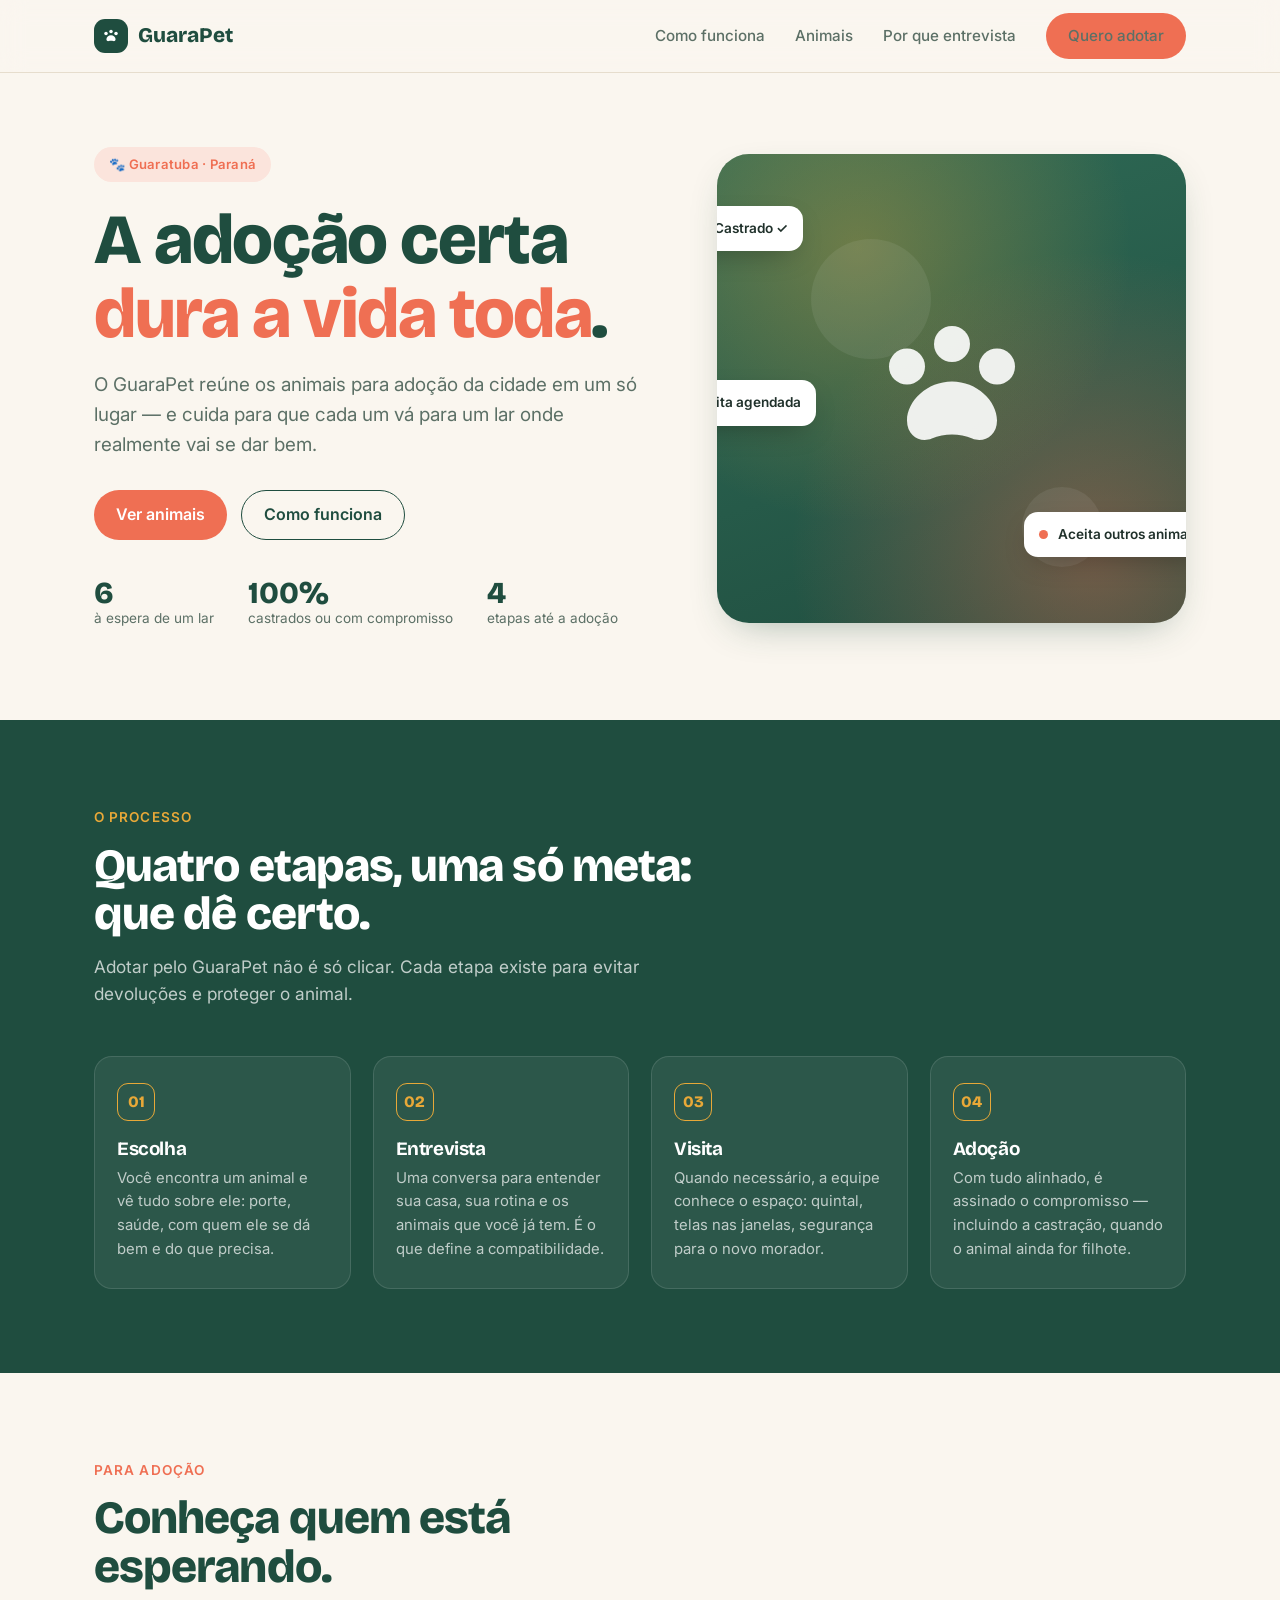
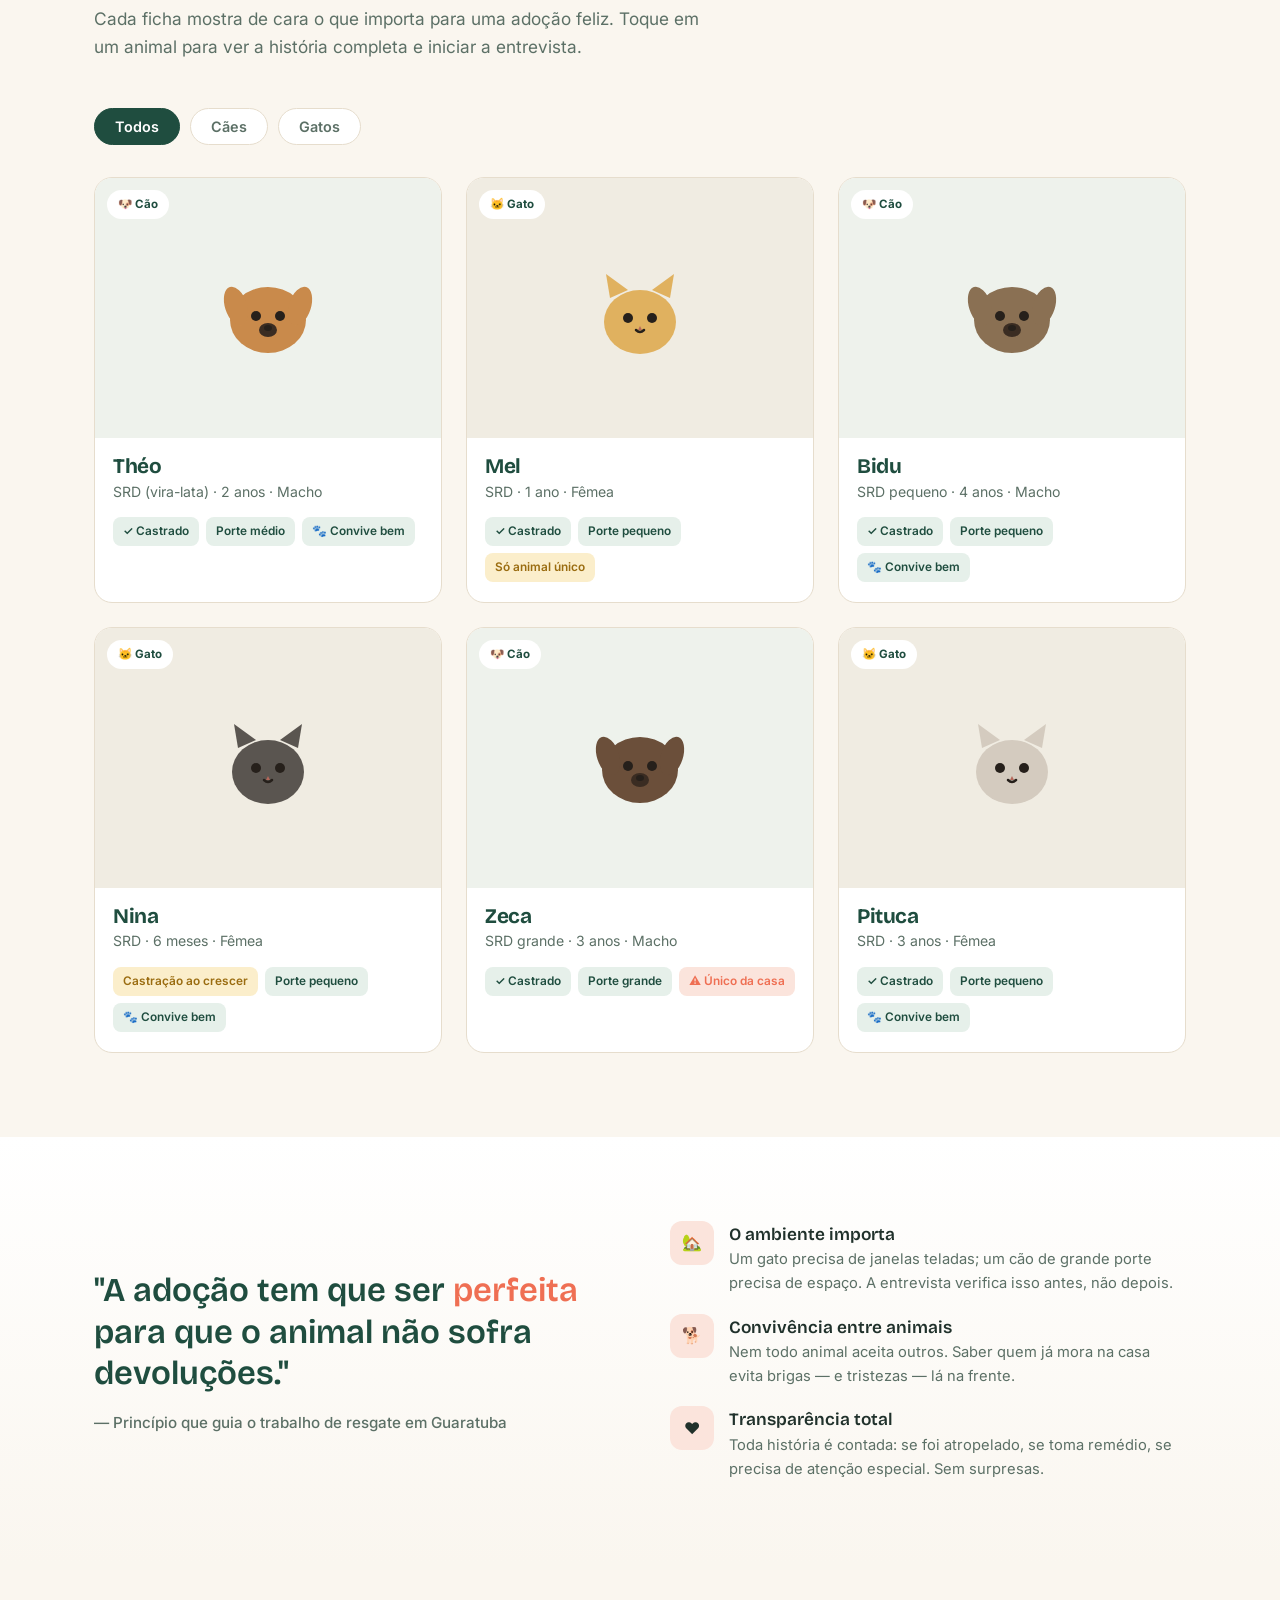
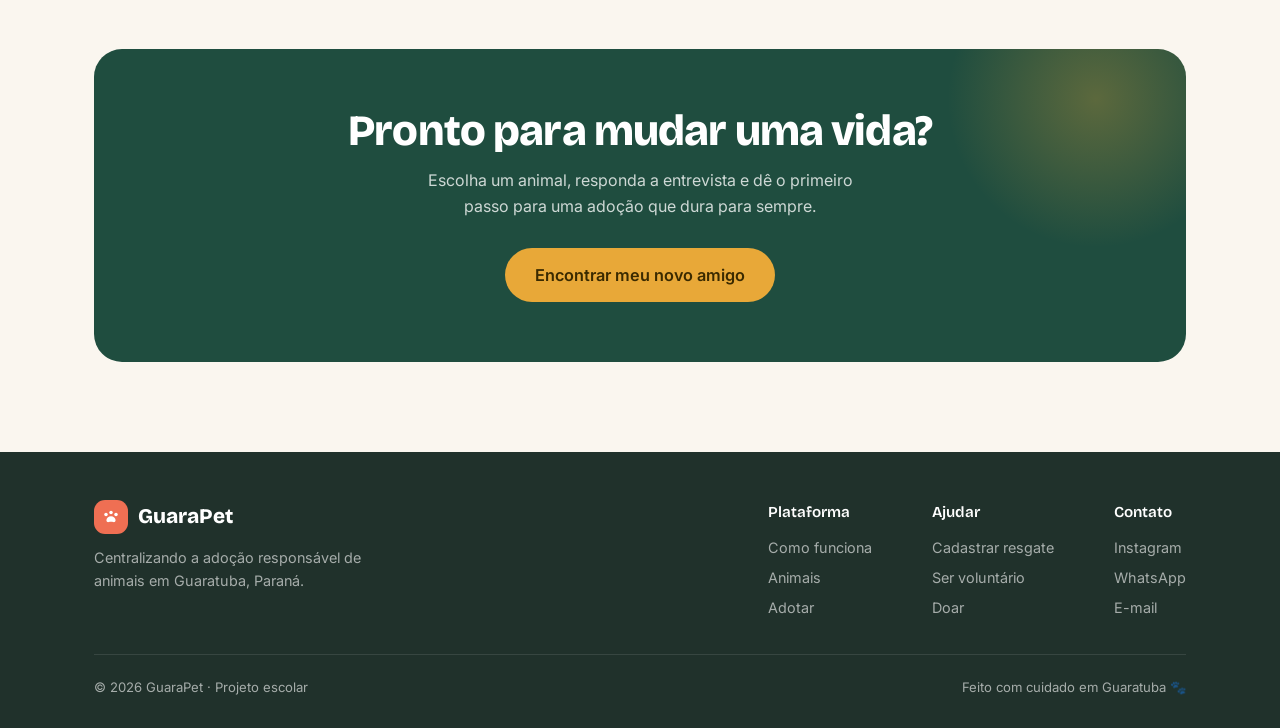
==== index.html @ 19c721b5 "Add files via upload" ====
<!DOCTYPE html>
<html lang="pt-BR">
<head>
<meta charset="UTF-8">
<meta name="viewport" content="width=device-width, initial-scale=1.0">
<title>GuaraPet — Adoção responsável em Guaratuba</title>
<link rel="preconnect" href="https://fonts.googleapis.com">
<link rel="preconnect" href="https://fonts.gstatic.com" crossorigin>
<link href="https://fonts.googleapis.com/css2?family=Bricolage+Grotesque:opsz,wght@12..96,400;12..96,600;12..96,800&family=Inter:wght@400;500;600&display=swap" rel="stylesheet">
<link rel="stylesheet" href="styles.css">
</head>
<body>

<!-- NAV -->
<header>
  <div class="wrap">
    <nav>
      <a href="#" class="logo">
        <span class="pata">
          <svg width="20" height="20" viewBox="0 0 24 24" fill="#fff"><circle cx="6" cy="9" r="2.1"/><circle cx="12" cy="6.5" r="2.1"/><circle cx="18" cy="9" r="2.1"/><path d="M12 11c-3 0-5.5 2.4-5.5 4.8 0 2 1.7 2.7 3 2.2 1.6-.6 3.4-.6 5 0 1.3.5 3-.2 3-2.2C17.5 13.4 15 11 12 11z"/></svg>
        </span>
        GuaraPet
      </a>
      <div class="navlinks">
        <a href="#como">Como funciona</a>
        <a href="#animais">Animais</a>
        <a href="#porque">Por que entrevista</a>
        <a href="#adotar" class="btn btn-coral">Quero adotar</a>
      </div>
    </nav>
  </div>
</header>

<!-- HERO -->
<section class="hero">
  <div class="wrap hero-grid">
    <div>
      <span class="eyebrow">🐾 Guaratuba · Paraná</span>
      <h1>A adoção certa <em>dura a vida toda</em>.</h1>
      <p class="lead">O GuaraPet reúne os animais para adoção da cidade em um só lugar — e cuida para que cada um vá para um lar onde realmente vai se dar bem.</p>
      <div class="hero-cta">
        <a href="#animais" class="btn btn-coral">Ver animais</a>
        <a href="#como" class="btn btn-ghost">Como funciona</a>
      </div>
      <div class="hero-stats">
        <div><div class="n" id="stat-disp">—</div><div class="l">à espera de um lar</div></div>
        <div><div class="n">100%</div><div class="l">castrados ou com compromisso</div></div>
        <div><div class="n">4</div><div class="l">etapas até a adoção</div></div>
      </div>
    </div>
    <div class="hero-art">
      <div class="blob" style="top:18%;left:20%"></div>
      <div class="blob" style="bottom:12%;right:18%;width:80px;height:80px"></div>
      <svg width="180" height="180" viewBox="0 0 24 24" fill="rgba(255,255,255,.9)" style="position:relative">
        <circle cx="6" cy="9" r="2.4"/><circle cx="12" cy="6" r="2.4"/><circle cx="18" cy="9" r="2.4"/>
        <path d="M12 11c-3.3 0-6 2.6-6 5.2 0 2.2 1.9 3 3.3 2.4 1.7-.7 3.7-.7 5.4 0 1.4.6 3.3-.2 3.3-2.4C18 13.6 15.3 11 12 11z"/>
      </svg>
      <div class="float-card fc1"><span class="dot" style="background:#3ca06f"></span>Castrado ✓</div>
      <div class="float-card fc2"><span class="dot" style="background:var(--coral)"></span>Aceita outros animais</div>
      <div class="float-card fc3"><span class="dot" style="background:var(--mel)"></span>Visita agendada</div>
    </div>
  </div>
</section>

<!-- COMO FUNCIONA -->
<section id="como">
  <div class="wrap">
    <div class="sec-head">
      <span class="tag">O processo</span>
      <h2>Quatro etapas, uma só meta: que dê certo.</h2>
      <p>Adotar pelo GuaraPet não é só clicar. Cada etapa existe para evitar devoluções e proteger o animal.</p>
    </div>
    <div class="steps">
      <div class="step"><div class="num">01</div><h3>Escolha</h3><p>Você encontra um animal e vê tudo sobre ele: porte, saúde, com quem ele se dá bem e do que precisa.</p></div>
      <div class="step"><div class="num">02</div><h3>Entrevista</h3><p>Uma conversa para entender sua casa, sua rotina e os animais que você já tem. É o que define a compatibilidade.</p></div>
      <div class="step"><div class="num">03</div><h3>Visita</h3><p>Quando necessário, a equipe conhece o espaço: quintal, telas nas janelas, segurança para o novo morador.</p></div>
      <div class="step"><div class="num">04</div><h3>Adoção</h3><p>Com tudo alinhado, é assinado o compromisso — incluindo a castração, quando o animal ainda for filhote.</p></div>
    </div>
  </div>
</section>

<!-- ANIMAIS -->
<section id="animais">
  <div class="wrap">
    <div class="sec-head">
      <span class="tag">Para adoção</span>
      <h2>Conheça quem está esperando.</h2>
      <p>Cada ficha mostra de cara o que importa para uma adoção feliz. Toque em um animal para ver a história completa e iniciar a entrevista.</p>
    </div>
    <div class="filtros" id="filtros">
      <button class="chip ativo" data-f="todos">Todos</button>
      <button class="chip" data-f="cao">Cães</button>
      <button class="chip" data-f="gato">Gatos</button>
    </div>
    <div class="grid-animais" id="grid"></div>
  </div>
</section>

<!-- POR QUE -->
<section id="porque">
  <div class="wrap porque-grid">
    <div>
      <p class="quote">"A adoção tem que ser <span>perfeita</span> para que o animal não sofra devoluções."
      <span class="credito">— Princípio que guia o trabalho de resgate em Guaratuba</span></p>
    </div>
    <div class="razoes">
      <div class="razao"><div class="ic">🏡</div><div><h4>O ambiente importa</h4><p>Um gato precisa de janelas teladas; um cão de grande porte precisa de espaço. A entrevista verifica isso antes, não depois.</p></div></div>
      <div class="razao"><div class="ic">🐕</div><div><h4>Convivência entre animais</h4><p>Nem todo animal aceita outros. Saber quem já mora na casa evita brigas — e tristezas — lá na frente.</p></div></div>
      <div class="razao"><div class="ic">❤️</div><div><h4>Transparência total</h4><p>Toda história é contada: se foi atropelado, se toma remédio, se precisa de atenção especial. Sem surpresas.</p></div></div>
    </div>
  </div>
</section>

<!-- CTA -->
<section id="adotar">
  <div class="wrap">
    <div class="cta-box">
      <h2>Pronto para mudar uma vida?</h2>
      <p>Escolha um animal, responda a entrevista e dê o primeiro passo para uma adoção que dura para sempre.</p>
      <a href="#animais" class="btn btn-mel">Encontrar meu novo amigo</a>
    </div>
  </div>
</section>

<!-- FOOTER -->
<footer>
  <div class="wrap">
    <div class="foot-top">
      <div style="max-width:280px">
        <a href="#" class="logo"><span class="pata"><svg width="20" height="20" viewBox="0 0 24 24" fill="#fff"><circle cx="6" cy="9" r="2.1"/><circle cx="12" cy="6.5" r="2.1"/><circle cx="18" cy="9" r="2.1"/><path d="M12 11c-3 0-5.5 2.4-5.5 4.8 0 2 1.7 2.7 3 2.2 1.6-.6 3.4-.6 5 0 1.3.5 3-.2 3-2.2C17.5 13.4 15 11 12 11z"/></svg></span>GuaraPet</a>
        <p style="margin-top:12px;font-size:.9rem">Centralizando a adoção responsável de animais em Guaratuba, Paraná.</p>
      </div>
      <div class="foot-cols">
        <div><h5>Plataforma</h5><a href="#como">Como funciona</a><a href="#animais">Animais</a><a href="#adotar">Adotar</a></div>
        <div><h5>Ajudar</h5><a href="#">Cadastrar resgate</a><a href="#">Ser voluntário</a><a href="#">Doar</a></div>
        <div><h5>Contato</h5><a href="#">Instagram</a><a href="#">WhatsApp</a><a href="#">E-mail</a></div>
      </div>
    </div>
    <div class="foot-bottom">
      <span>© 2026 GuaraPet · Projeto escolar</span>
      <span>Feito com cuidado em Guaratuba 🐾</span>
    </div>
  </div>
</footer>

<!-- MODAL -->
<div class="modal-bg" id="modal">
  <div class="modal">
    <div class="topo" id="m-topo">
      <button class="fechar" onclick="fecharModal()">✕</button>
      <div id="m-svg"></div>
    </div>
    <div class="conteudo">
      <h3 id="m-nome"></h3>
      <p class="sub" id="m-sub"></p>
      <div class="tags" id="m-tags"></div>
      <div class="bloco"><h4>História</h4><p id="m-hist"></p></div>
      <div class="bloco" id="m-nec-bloco"><h4>Precisa de</h4><p id="m-nec"></p></div>
      <button class="btn btn-coral" style="width:100%;justify-content:center" onclick="abrirForm()" id="btn-form">Iniciar entrevista</button>

      <div class="form-int" id="form-int">
        <div class="campo"><label>Seu nome</label><input type="text" id="f-nome" placeholder="Nome completo"></div>
        <div class="campo"><label>Tipo de moradia</label><select id="f-mora"><option>Casa com quintal</option><option>Casa sem quintal</option><option>Apartamento</option></select></div>
        <div class="campo"><label>Você já tem outros animais?</label><select id="f-outros"><option>Não tenho</option><option>Sim, cães</option><option>Sim, gatos</option><option>Sim, cães e gatos</option></select></div>
        <button class="btn btn-coral" style="width:100%;justify-content:center" onclick="enviarForm()">Enviar pedido de entrevista</button>
        <div class="form-msg" id="form-msg"></div>
      </div>
    </div>
  </div>
</div>

<script>
// "Banco" de animais — espelha os campos da modelagem (especie, porte, idade,
// castrado, exige_castracao_adotante, aceita_outros_animais, necessidades, historico)
const animais = [
  {nome:"Théo", especie:"cao", raca:"SRD (vira-lata)", porte:"medio", idade:"2 anos", sexo:"Macho",
   castrado:true, exigeCastracao:false, aceitaOutros:"sim", cor:"#c98a4b",
   necessidades:"Espaço para correr e passeios diários.",
   historico:"Resgatado da orla, hoje é dócil e brincalhão. Convive bem com outros cães."},
  {nome:"Mel", especie:"gato", raca:"SRD", porte:"pequeno", idade:"1 ano", sexo:"Fêmea",
   castrado:true, exigeCastracao:false, aceitaOutros:"so_se_criado_junto", cor:"#e0b15f",
   necessidades:"Janelas teladas — é curiosa e arisca com cães grandes.",
   historico:"Encontrada filhote, cresceu sociável com gente, mas prefere ser a única gata da casa."},
  {nome:"Bidu", especie:"cao", raca:"SRD pequeno", porte:"pequeno", idade:"4 anos", sexo:"Macho",
   castrado:true, exigeCastracao:false, aceitaOutros:"sim", cor:"#8a7053",
   necessidades:"Companhia — sofre quando fica sozinho muitas horas.",
   historico:"Veio de uma casa com muitos animais. Calmo, ideal para apartamento."},
  {nome:"Nina", especie:"gato", raca:"SRD", porte:"pequeno", idade:"6 meses", sexo:"Fêmea",
   castrado:false, exigeCastracao:true, aceitaOutros:"sim", cor:"#5a5550",
   necessidades:"Adotante se compromete com a castração ao atingir a idade.",
   historico:"Filhote resgatada com os irmãos. Ainda nova para castrar, brinca com tudo."},
  {nome:"Zeca", especie:"cao", raca:"SRD grande", porte:"grande", idade:"3 anos", sexo:"Macho",
   castrado:true, exigeCastracao:false, aceitaOutros:"nao", cor:"#6b4f3a",
   necessidades:"Quintal seguro e ser o único animal da casa. Visita obrigatória.",
   historico:"Forte e leal, mas não aceita outros animais. Precisa de tutor experiente."},
  {nome:"Pituca", especie:"gato", raca:"SRD", porte:"pequeno", idade:"3 anos", sexo:"Fêmea",
   castrado:true, exigeCastracao:false, aceitaOutros:"sim", cor:"#d4cbbf",
   necessidades:"Atenção e um cantinho tranquilo. Toma remédio para alergia.",
   historico:"Foi devolvida uma vez por falta de informação. Desta vez, tudo às claras."},
];

function svgPet(especie, cor){
  if(especie==="gato"){
    return `<svg width="120" height="120" viewBox="0 0 120 120">
      <ellipse cx="60" cy="74" rx="36" ry="32" fill="${cor}"/>
      <path d="M30 50 L26 26 L48 42 Z" fill="${cor}"/><path d="M90 50 L94 26 L72 42 Z" fill="${cor}"/>
      <circle cx="48" cy="70" r="5" fill="#26201b"/><circle cx="72" cy="70" r="5" fill="#26201b"/>
      <path d="M56 82 q4 4 8 0" stroke="#26201b" stroke-width="2.5" fill="none" stroke-linecap="round"/>
      <path d="M60 78 l-2 4 4 0 z" fill="#b5675a"/>
    </svg>`;
  }
  return `<svg width="120" height="120" viewBox="0 0 120 120">
    <ellipse cx="60" cy="72" rx="38" ry="33" fill="${cor}"/>
    <ellipse cx="28" cy="58" rx="11" ry="20" fill="${cor}" transform="rotate(-18 28 58)"/>
    <ellipse cx="92" cy="58" rx="11" ry="20" fill="${cor}" transform="rotate(18 92 58)"/>
    <circle cx="48" cy="68" r="5" fill="#26201b"/><circle cx="72" cy="68" r="5" fill="#26201b"/>
    <ellipse cx="60" cy="82" rx="9" ry="7" fill="#3a2c22"/>
    <ellipse cx="60" cy="80" rx="4" ry="3" fill="#26201b"/>
  </svg>`;
}

function tagsDe(a){
  let t = [];
  if(a.castrado) t.push(`<span class="t t-verde">✓ Castrado</span>`);
  else if(a.exigeCastracao) t.push(`<span class="t t-mel">Castração ao crescer</span>`);
  t.push(`<span class="t t-verde">${a.porte==="grande"?"Porte grande":a.porte==="medio"?"Porte médio":"Porte pequeno"}</span>`);
  const m = {sim:`<span class="t t-verde">🐾 Convive bem</span>`,
             so_se_criado_junto:`<span class="t t-mel">Só animal único</span>`,
             nao:`<span class="t t-coral">⚠ Único da casa</span>`};
  t.push(m[a.aceitaOutros]);
  return t.join("");
}

const grid = document.getElementById("grid");
let filtro = "todos";

function render(){
  const lista = animais.filter(a => filtro==="todos" || a.especie===filtro);
  if(!lista.length){ grid.innerHTML = `<div class="vazio">Nenhum animal nesta categoria por enquanto. 🐾</div>`; return; }
  grid.innerHTML = lista.map((a)=>{
    const idx = animais.indexOf(a);
    return `<article class="card" onclick="abrirModal(${idx})">
      <div class="retrato" style="background:${a.especie==='gato'?'#f0ece2':'#eef2ec'}">
        <span class="selo">${a.especie==='gato'?'🐱 Gato':'🐶 Cão'}</span>
        ${svgPet(a.especie,a.cor)}
      </div>
      <div class="corpo">
        <h3>${a.nome}</h3>
        <p class="meta">${a.raca} · ${a.idade} · ${a.sexo}</p>
        <div class="tags">${tagsDe(a)}</div>
      </div>
    </article>`;
  }).join("");
}

document.getElementById("filtros").addEventListener("click",e=>{
  if(!e.target.classList.contains("chip")) return;
  document.querySelectorAll(".chip").forEach(c=>c.classList.remove("ativo"));
  e.target.classList.add("ativo");
  filtro = e.target.dataset.f;
  render();
});

// MODAL
let atual = null;
function abrirModal(i){
  const a = animais[i]; atual = a;
  document.getElementById("m-svg").innerHTML = svgPet(a.especie, a.cor);
  document.getElementById("m-topo").style.background = a.especie==='gato'?'#f0ece2':'#eef2ec';
  document.getElementById("m-nome").textContent = a.nome;
  document.getElementById("m-sub").textContent = `${a.raca} · ${a.idade} · ${a.sexo}`;
  document.getElementById("m-tags").innerHTML = tagsDe(a);
  document.getElementById("m-hist").textContent = a.historico;
  document.getElementById("m-nec").textContent = a.necessidades;
  document.getElementById("form-int").classList.remove("aberto");
  document.getElementById("form-msg").style.display="none";
  document.getElementById("btn-form").style.display="inline-flex";
  document.getElementById("modal").classList.add("aberto");
  document.body.style.overflow="hidden";
}
function fecharModal(){ document.getElementById("modal").classList.remove("aberto"); document.body.style.overflow=""; }
function abrirForm(){ document.getElementById("form-int").classList.add("aberto"); document.getElementById("btn-form").style.display="none"; }
function enviarForm(){
  const nome = document.getElementById("f-nome").value.trim() || "Visitante";
  const msg = document.getElementById("form-msg");
  msg.style.display="block";
  msg.textContent = `Obrigado, ${nome}! Seu interesse por ${atual.nome} foi registrado. A equipe entrará em contato para agendar a entrevista. 🐾`;
}
document.getElementById("modal").addEventListener("click",e=>{ if(e.target.id==="modal") fecharModal(); });
document.addEventListener("keydown",e=>{ if(e.key==="Escape") fecharModal(); });

// stat
document.getElementById("stat-disp").textContent = animais.length;
render();
</script>
</body>
</html>
---- styles.css ----
:root{
  --pinho:#1f4d3f;
  --pinho-claro:#2f6b56;
  --coral:#ef6f53;
  --coral-fundo:#fbe4dc;
  --mel:#e8a838;
  --papel:#faf6ef;
  --carvao:#20312b;
  --musgo:#5c7066;
  --linha:#e6ddcd;
  --branco:#ffffff;
  --raio:18px;
  --sombra:0 14px 40px -18px rgba(31,77,63,.45);
}
*{box-sizing:border-box;margin:0;padding:0}
html{scroll-behavior:smooth}
body{
  font-family:'Inter',sans-serif;
  background:var(--papel);
  color:var(--carvao);
  line-height:1.6;
  -webkit-font-smoothing:antialiased;
}
h1,h2,h3,.display{font-family:'Bricolage Grotesque',sans-serif;line-height:1.05;letter-spacing:-.02em}
.wrap{max-width:1140px;margin:0 auto;padding:0 24px}
a{color:inherit;text-decoration:none}

/* NAV */
header{position:sticky;top:0;z-index:50;background:rgba(250,246,239,.82);backdrop-filter:blur(12px);border-bottom:1px solid var(--linha)}
nav{display:flex;align-items:center;justify-content:space-between;height:72px}
.logo{display:flex;align-items:center;gap:10px;font-family:'Bricolage Grotesque';font-weight:800;font-size:1.3rem;color:var(--pinho)}
.logo .pata{width:34px;height:34px;display:grid;place-items:center;background:var(--pinho);border-radius:11px}
.navlinks{display:flex;gap:30px;align-items:center}
.navlinks a{font-weight:500;font-size:.95rem;color:var(--musgo);transition:color .2s}
.navlinks a:hover{color:var(--pinho)}
.btn{display:inline-flex;align-items:center;gap:8px;font-weight:600;border:none;cursor:pointer;font-family:'Inter';transition:transform .15s, box-shadow .2s, background .2s}
.btn:active{transform:translateY(1px)}
.btn-coral{background:var(--coral);color:#fff;padding:11px 22px;border-radius:999px}
.btn-coral:hover{box-shadow:0 8px 20px -8px var(--coral)}
.btn-ghost{background:transparent;border:1.5px solid var(--pinho);color:var(--pinho);padding:11px 22px;border-radius:999px}
.btn-ghost:hover{background:var(--pinho);color:#fff}
.menu-toggle{display:none;background:none;border:none;cursor:pointer}

/* HERO */
.hero{position:relative;overflow:hidden;padding:74px 0 90px}
.hero-grid{display:grid;grid-template-columns:1.1fr .9fr;gap:50px;align-items:center}
.eyebrow{display:inline-flex;align-items:center;gap:8px;background:var(--coral-fundo);color:var(--coral);font-weight:600;font-size:.82rem;padding:7px 15px;border-radius:999px;letter-spacing:.02em}
.hero h1{font-size:clamp(2.6rem,5.5vw,4.4rem);font-weight:800;margin:22px 0 18px;color:var(--pinho)}
.hero h1 em{font-style:normal;color:var(--coral)}
.hero p.lead{font-size:1.18rem;color:var(--musgo);max-width:46ch;margin-bottom:30px}
.hero-cta{display:flex;gap:14px;flex-wrap:wrap}
.hero-stats{display:flex;gap:34px;margin-top:38px}
.hero-stats .n{font-family:'Bricolage Grotesque';font-weight:800;font-size:1.9rem;color:var(--pinho);line-height:1}
.hero-stats .l{font-size:.85rem;color:var(--musgo)}

/* hero art */
.hero-art{position:relative;aspect-ratio:1/1;background:linear-gradient(160deg,#2f6b56,#1f4d3f);border-radius:32px;box-shadow:var(--sombra);display:grid;place-items:center;overflow:hidden}
.hero-art::before{content:"";position:absolute;inset:0;background:radial-gradient(circle at 30% 20%,rgba(232,168,56,.35),transparent 55%),radial-gradient(circle at 80% 85%,rgba(239,111,83,.4),transparent 55%)}
.blob{position:absolute;width:120px;height:120px;background:rgba(255,255,255,.07);border-radius:50%}
.float-card{position:absolute;background:#fff;border-radius:14px;padding:12px 15px;box-shadow:0 10px 30px -12px rgba(0,0,0,.4);display:flex;align-items:center;gap:10px;font-size:.85rem;font-weight:600;color:var(--carvao)}
.float-card .dot{width:9px;height:9px;border-radius:50%}
.fc1{top:11%;left:-8%}
.fc2{bottom:14%;right:-6%}
.fc3{bottom:42%;left:-12%}

/* SECTION SHELL */
section{padding:84px 0}
.sec-head{max-width:620px;margin-bottom:48px}
.sec-head .tag{font-weight:600;color:var(--coral);font-size:.85rem;letter-spacing:.08em;text-transform:uppercase}
.sec-head h2{font-size:clamp(2rem,3.6vw,2.9rem);font-weight:800;color:var(--pinho);margin:12px 0 14px}
.sec-head p{color:var(--musgo);font-size:1.08rem}

/* COMO FUNCIONA */
#como{background:var(--pinho);color:#fff}
#como .sec-head h2{color:#fff}
#como .sec-head p{color:rgba(255,255,255,.72)}
#como .sec-head .tag{color:var(--mel)}
.steps{display:grid;grid-template-columns:repeat(4,1fr);gap:22px}
.step{background:rgba(255,255,255,.06);border:1px solid rgba(255,255,255,.12);border-radius:var(--raio);padding:26px 22px;position:relative;transition:transform .2s,background .2s}
.step:hover{transform:translateY(-5px);background:rgba(255,255,255,.1)}
.step .num{font-family:'Bricolage Grotesque';font-weight:800;font-size:1rem;color:var(--mel);border:1.5px solid var(--mel);width:38px;height:38px;border-radius:11px;display:grid;place-items:center;margin-bottom:18px}
.step h3{font-size:1.18rem;margin-bottom:8px}
.step p{font-size:.93rem;color:rgba(255,255,255,.7)}

/* ANIMAIS */
.filtros{display:flex;gap:10px;flex-wrap:wrap;margin-bottom:32px}
.chip{border:1.5px solid var(--linha);background:#fff;color:var(--musgo);padding:9px 20px;border-radius:999px;font-weight:600;font-size:.9rem;cursor:pointer;transition:all .18s;font-family:'Inter'}
.chip:hover{border-color:var(--pinho);color:var(--pinho)}
.chip.ativo{background:var(--pinho);border-color:var(--pinho);color:#fff}
.grid-animais{display:grid;grid-template-columns:repeat(3,1fr);gap:24px}
.card{background:#fff;border:1px solid var(--linha);border-radius:var(--raio);overflow:hidden;cursor:pointer;transition:transform .2s,box-shadow .2s}
.card:hover{transform:translateY(-6px);box-shadow:var(--sombra)}
.card .retrato{aspect-ratio:4/3;display:grid;place-items:center;position:relative}
.card .selo{position:absolute;top:12px;left:12px;background:#fff;color:var(--pinho);font-size:.72rem;font-weight:700;padding:5px 11px;border-radius:999px;display:flex;align-items:center;gap:5px}
.card .corpo{padding:18px 18px 20px}
.card .corpo h3{font-size:1.3rem;color:var(--pinho);display:flex;align-items:center;justify-content:space-between}
.card .meta{color:var(--musgo);font-size:.88rem;margin:3px 0 14px}
.tags{display:flex;flex-wrap:wrap;gap:7px}
.t{font-size:.74rem;font-weight:600;padding:5px 10px;border-radius:8px;display:inline-flex;align-items:center;gap:5px}
.t-verde{background:#e6f0ea;color:var(--pinho)}
.t-coral{background:var(--coral-fundo);color:var(--coral)}
.t-mel{background:#fbeecb;color:#9a6c10}
.vazio{grid-column:1/-1;text-align:center;color:var(--musgo);padding:50px 0}

/* POR QUE */
#porque{background:linear-gradient(180deg,#fff,var(--papel))}
.porque-grid{display:grid;grid-template-columns:1fr 1fr;gap:60px;align-items:center}
.quote{font-family:'Bricolage Grotesque';font-weight:600;font-size:clamp(1.5rem,2.6vw,2.1rem);color:var(--pinho);line-height:1.25}
.quote span{color:var(--coral)}
.quote .credito{display:block;font-family:'Inter';font-weight:500;font-size:.95rem;color:var(--musgo);margin-top:18px}
.razoes{display:grid;gap:18px}
.razao{display:flex;gap:15px;align-items:flex-start}
.razao .ic{flex:none;width:44px;height:44px;border-radius:12px;background:var(--coral-fundo);display:grid;place-items:center}
.razao h4{font-family:'Bricolage Grotesque';font-weight:600;font-size:1.08rem;color:var(--carvao)}
.razao p{font-size:.92rem;color:var(--musgo)}

/* CTA FINAL */
#adotar{padding-bottom:90px}
.cta-box{background:var(--pinho);border-radius:28px;padding:60px 50px;text-align:center;color:#fff;position:relative;overflow:hidden}
.cta-box::after{content:"";position:absolute;width:300px;height:300px;background:radial-gradient(circle,rgba(232,168,56,.3),transparent 70%);top:-100px;right:-60px}
.cta-box h2{font-size:clamp(1.9rem,3.4vw,2.7rem);font-weight:800;margin-bottom:14px;position:relative}
.cta-box p{color:rgba(255,255,255,.78);max-width:46ch;margin:0 auto 28px;position:relative}
.btn-mel{background:var(--mel);color:#3a2a00;padding:14px 30px;border-radius:999px;font-size:1.02rem;position:relative}
.btn-mel:hover{box-shadow:0 10px 26px -10px var(--mel)}

/* FOOTER */
footer{background:var(--carvao);color:rgba(255,255,255,.6);padding:48px 0 30px}
.foot-top{display:flex;justify-content:space-between;flex-wrap:wrap;gap:26px;padding-bottom:28px;border-bottom:1px solid rgba(255,255,255,.1)}
footer .logo{color:#fff}
footer .logo .pata{background:var(--coral)}
.foot-cols{display:flex;gap:60px;flex-wrap:wrap}
.foot-cols h5{color:#fff;font-family:'Bricolage Grotesque';font-weight:600;margin-bottom:12px;font-size:.95rem}
.foot-cols a{display:block;font-size:.9rem;margin-bottom:7px;transition:color .2s}
.foot-cols a:hover{color:var(--coral)}
.foot-bottom{padding-top:22px;font-size:.82rem;display:flex;justify-content:space-between;flex-wrap:wrap;gap:10px}

/* MODAL */
.modal-bg{position:fixed;inset:0;background:rgba(20,38,32,.6);backdrop-filter:blur(4px);z-index:100;display:none;align-items:center;justify-content:center;padding:24px}
.modal-bg.aberto{display:flex}
.modal{background:#fff;border-radius:24px;max-width:540px;width:100%;max-height:90vh;overflow:auto;box-shadow:0 30px 80px -20px rgba(0,0,0,.5)}
.modal .topo{aspect-ratio:16/8;display:grid;place-items:center;position:relative}
.modal .fechar{position:absolute;top:14px;right:14px;width:36px;height:36px;border-radius:50%;background:rgba(255,255,255,.92);border:none;cursor:pointer;font-size:1.1rem;display:grid;place-items:center}
.modal .conteudo{padding:26px 28px 30px}
.modal h3{font-size:1.7rem;color:var(--pinho);margin-bottom:4px}
.modal .sub{color:var(--musgo);margin-bottom:18px}
.modal .bloco{margin:18px 0}
.modal .bloco h4{font-size:.78rem;text-transform:uppercase;letter-spacing:.06em;color:var(--coral);margin-bottom:8px;font-family:'Inter';font-weight:700}
.modal .bloco p{font-size:.95rem;color:var(--carvao)}
.form-int{display:none;border-top:1px solid var(--linha);margin-top:20px;padding-top:20px}
.form-int.aberto{display:block}
.campo{margin-bottom:14px}
.campo label{display:block;font-size:.85rem;font-weight:600;margin-bottom:6px;color:var(--carvao)}
.campo input,.campo select{width:100%;padding:11px 13px;border:1.5px solid var(--linha);border-radius:11px;font-family:'Inter';font-size:.93rem;background:var(--papel)}
.campo input:focus,.campo select:focus{outline:none;border-color:var(--pinho)}
.form-msg{background:#e6f0ea;color:var(--pinho);padding:14px;border-radius:12px;font-size:.92rem;font-weight:500;display:none;margin-top:6px}

@media(max-width:900px){
  .hero-grid,.porque-grid{grid-template-columns:1fr;gap:40px}
  .hero-art{max-width:380px;margin:0 auto}
  .steps{grid-template-columns:repeat(2,1fr)}
  .grid-animais{grid-template-columns:repeat(2,1fr)}
  .navlinks{display:none}
}
@media(max-width:560px){
  .steps,.grid-animais{grid-template-columns:1fr}
  .hero-stats{gap:22px}
  .cta-box{padding:44px 26px}
}
@media(prefers-reduced-motion:reduce){*{transition:none!important}html{scroll-behavior:auto}}
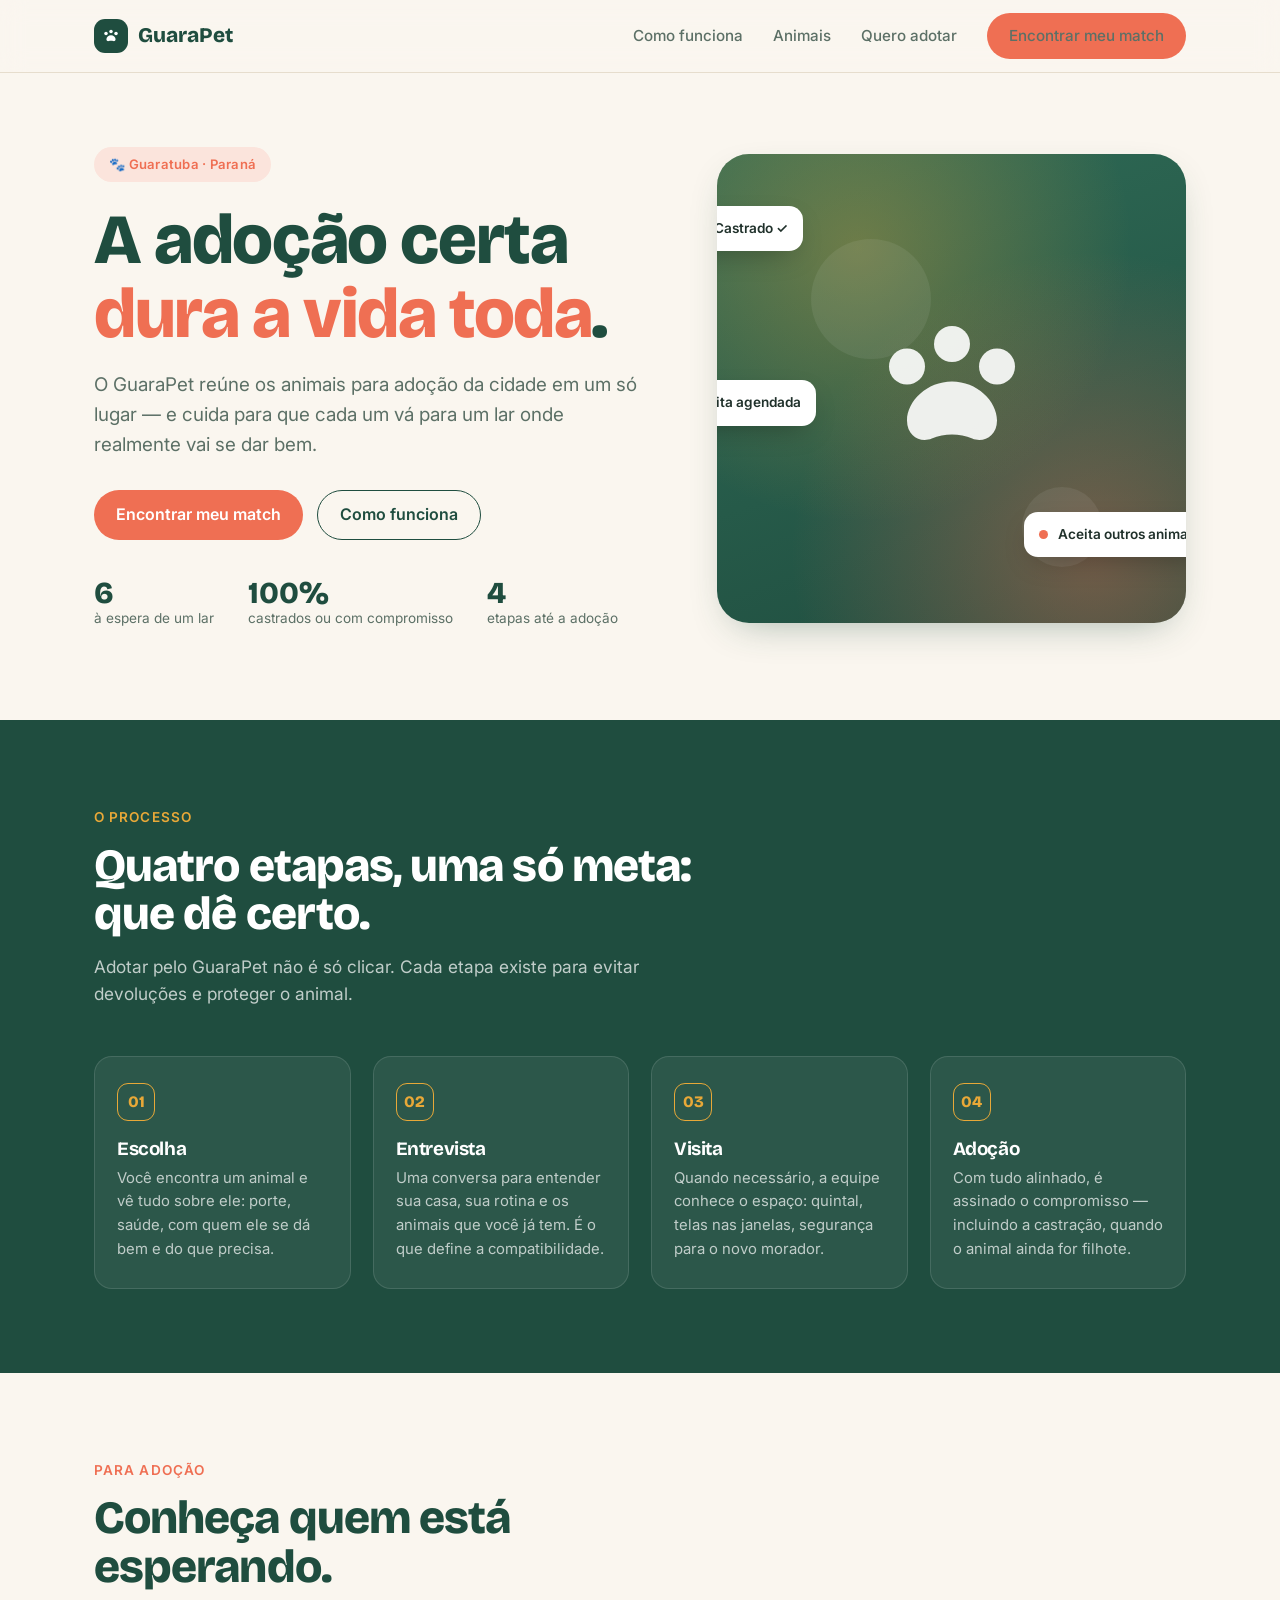
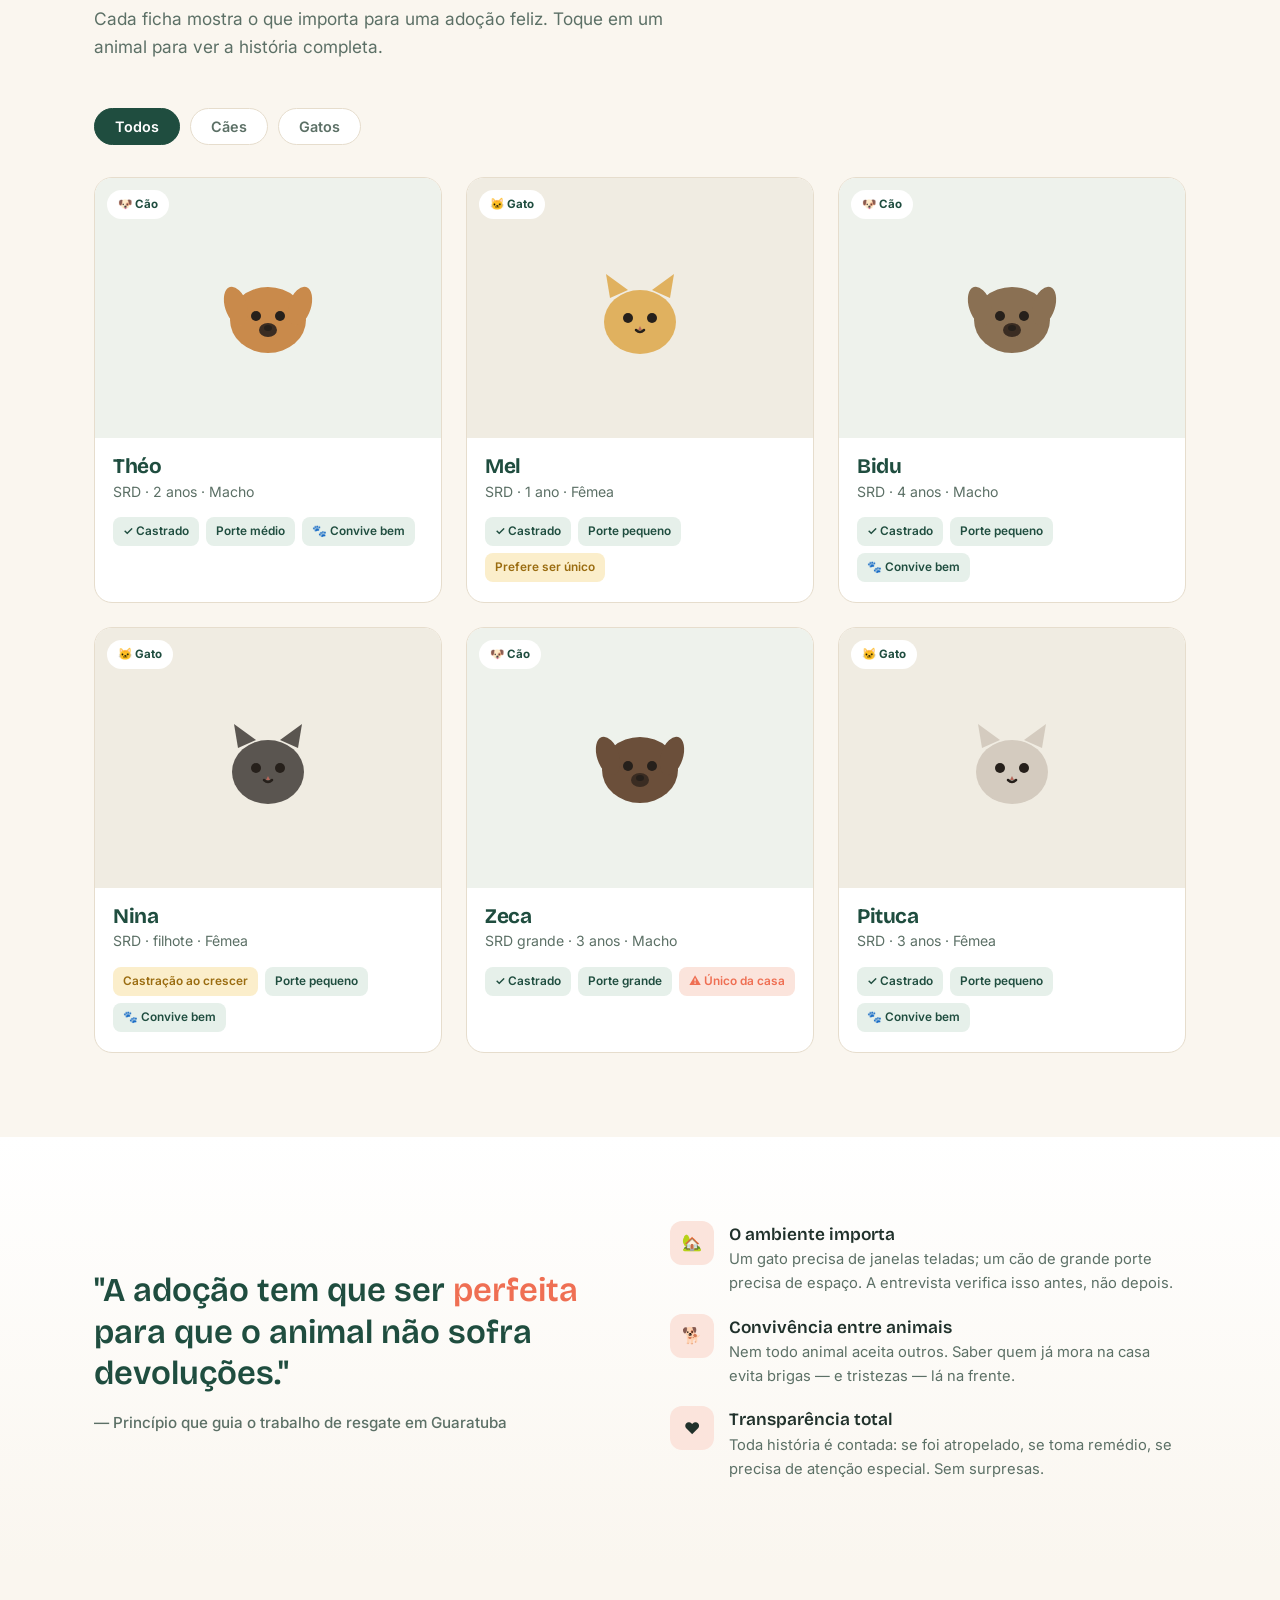
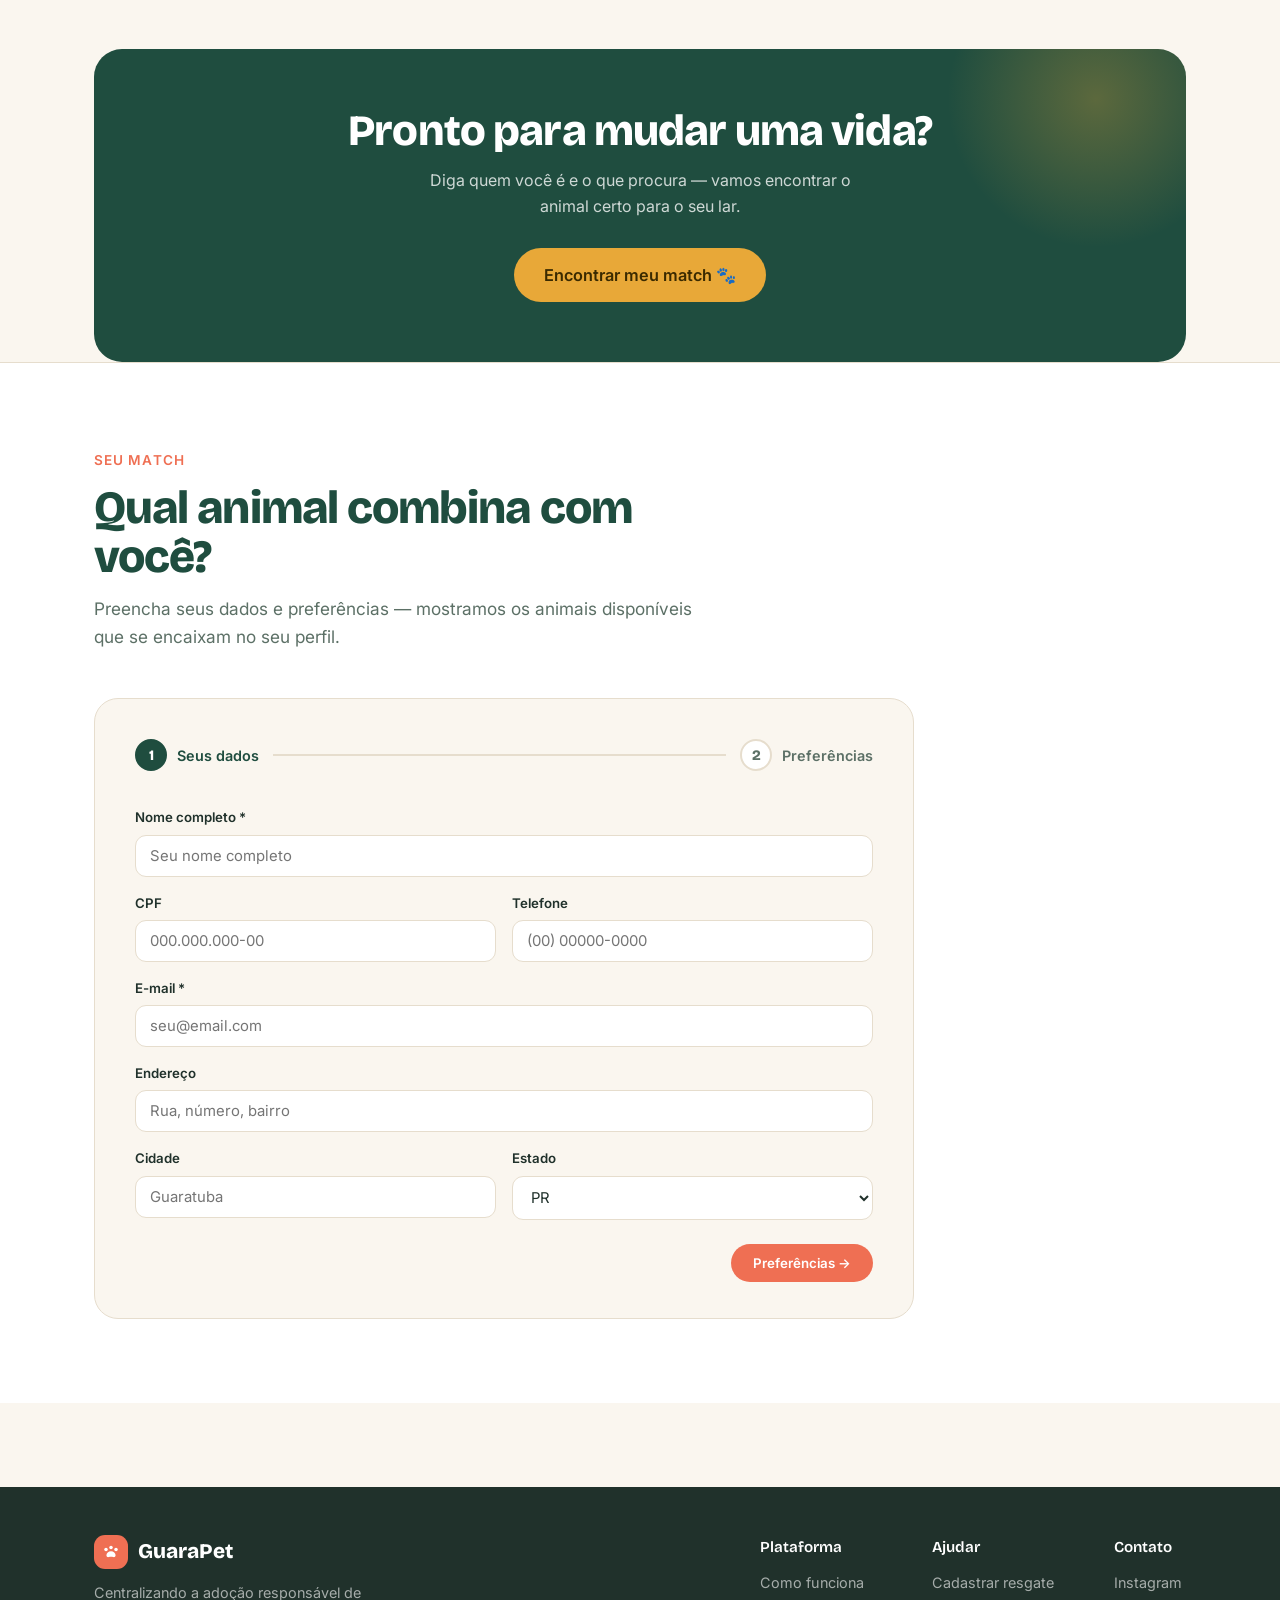
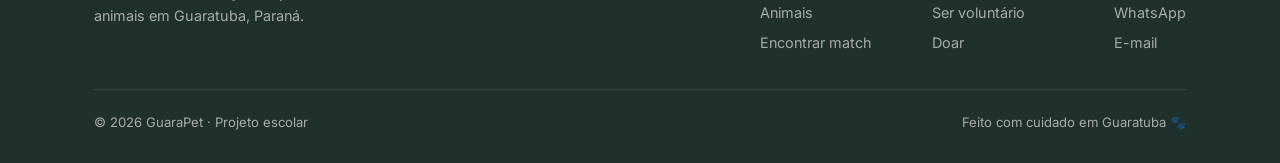
==== commit 3f5d925c: "Add files via upload" ====
--- a/index.html
+++ b/index.html
@@ -24,8 +24,8 @@
       <div class="navlinks">
         <a href="#como">Como funciona</a>
         <a href="#animais">Animais</a>
-        <a href="#porque">Por que entrevista</a>
-        <a href="#adotar" class="btn btn-coral">Quero adotar</a>
+        <a href="#cadastro">Quero adotar</a>
+        <a href="#cadastro" class="btn btn-coral">Encontrar meu match</a>
       </div>
     </nav>
   </div>
@@ -39,7 +39,7 @@
       <h1>A adoção certa <em>dura a vida toda</em>.</h1>
       <p class="lead">O GuaraPet reúne os animais para adoção da cidade em um só lugar — e cuida para que cada um vá para um lar onde realmente vai se dar bem.</p>
       <div class="hero-cta">
-        <a href="#animais" class="btn btn-coral">Ver animais</a>
+        <a href="#cadastro" class="btn btn-coral">Encontrar meu match</a>
         <a href="#como" class="btn btn-ghost">Como funciona</a>
       </div>
       <div class="hero-stats">
@@ -85,12 +85,12 @@
     <div class="sec-head">
       <span class="tag">Para adoção</span>
       <h2>Conheça quem está esperando.</h2>
-      <p>Cada ficha mostra de cara o que importa para uma adoção feliz. Toque em um animal para ver a história completa e iniciar a entrevista.</p>
+      <p>Cada ficha mostra o que importa para uma adoção feliz. Toque em um animal para ver a história completa.</p>
     </div>
     <div class="filtros" id="filtros">
       <button class="chip ativo" data-f="todos">Todos</button>
-      <button class="chip" data-f="cao">Cães</button>
-      <button class="chip" data-f="gato">Gatos</button>
+      <button class="chip" data-f="CAO">Cães</button>
+      <button class="chip" data-f="GATO">Gatos</button>
     </div>
     <div class="grid-animais" id="grid"></div>
   </div>
@@ -116,8 +116,163 @@
   <div class="wrap">
     <div class="cta-box">
       <h2>Pronto para mudar uma vida?</h2>
-      <p>Escolha um animal, responda a entrevista e dê o primeiro passo para uma adoção que dura para sempre.</p>
-      <a href="#animais" class="btn btn-mel">Encontrar meu novo amigo</a>
+      <p>Diga quem você é e o que procura — vamos encontrar o animal certo para o seu lar.</p>
+      <a href="#cadastro" class="btn btn-mel">Encontrar meu match 🐾</a>
+    </div>
+  </div>
+</section>
+
+<!-- CADASTRO -->
+<section id="cadastro">
+  <div class="wrap">
+    <div class="sec-head">
+      <span class="tag">Seu match</span>
+      <h2>Qual animal combina com você?</h2>
+      <p>Preencha seus dados e preferências — mostramos os animais disponíveis que se encaixam no seu perfil.</p>
+    </div>
+
+    <div class="form-box">
+      <!-- Stepper -->
+      <div class="stepper-wrap">
+        <div class="step-item ativo" id="si-1">
+          <div class="step-num">1</div>
+          <span>Seus dados</span>
+        </div>
+        <div class="step-bar" id="bar-1"></div>
+        <div class="step-item" id="si-2">
+          <div class="step-num">2</div>
+          <span>Preferências</span>
+        </div>
+      </div>
+
+      <!-- STEP 1: dados pessoais → guarapet_interessados -->
+      <div class="form-step ativo" id="step-1">
+        <div class="form-grid">
+          <div class="campo span-2">
+            <label>Nome completo *</label>
+            <input type="text" id="c-nome" placeholder="Seu nome completo">
+            <span class="erro-msg">Por favor, informe seu nome.</span>
+          </div>
+          <div class="campo">
+            <label>CPF</label>
+            <input type="text" id="c-cpf" placeholder="000.000.000-00" maxlength="14">
+          </div>
+          <div class="campo">
+            <label>Telefone</label>
+            <input type="text" id="c-tel" placeholder="(00) 00000-0000" maxlength="15">
+          </div>
+          <div class="campo span-2">
+            <label>E-mail *</label>
+            <input type="email" id="c-email" placeholder="seu@email.com">
+            <span class="erro-msg">Informe um e-mail válido.</span>
+          </div>
+          <div class="campo span-2">
+            <label>Endereço</label>
+            <input type="text" id="c-end" placeholder="Rua, número, bairro">
+          </div>
+          <div class="campo">
+            <label>Cidade</label>
+            <input type="text" id="c-cidade" placeholder="Guaratuba">
+          </div>
+          <div class="campo">
+            <label>Estado</label>
+            <select id="c-estado">
+              <option value="">Selecione</option>
+              <option>AC</option><option>AL</option><option>AP</option><option>AM</option>
+              <option>BA</option><option>CE</option><option>DF</option><option>ES</option>
+              <option>GO</option><option>MA</option><option>MT</option><option>MS</option>
+              <option>MG</option><option>PA</option><option>PB</option><option selected>PR</option>
+              <option>PE</option><option>PI</option><option>RJ</option><option>RN</option>
+              <option>RS</option><option>RO</option><option>RR</option><option>SC</option>
+              <option>SP</option><option>SE</option><option>TO</option>
+            </select>
+          </div>
+        </div>
+        <div class="form-nav">
+          <span></span>
+          <button class="btn btn-coral" onclick="irStep(2)">Preferências →</button>
+        </div>
+      </div>
+
+      <!-- STEP 2: preferências → preferencias_interessado -->
+      <div class="form-step" id="step-2">
+
+        <!-- especie: campo obrigatório -->
+        <div class="pref-bloco">
+          <span class="pref-label">Que tipo de animal você quer adotar? *</span>
+          <div class="card-radio-group">
+            <label class="card-radio">
+              <input type="radio" name="especie" value="CAO">
+              <div class="cr-inner">🐶<span>Cão</span></div>
+            </label>
+            <label class="card-radio">
+              <input type="radio" name="especie" value="GATO">
+              <div class="cr-inner">🐱<span>Gato</span></div>
+            </label>
+          </div>
+          <span class="erro-msg" id="err-especie" style="display:none;color:var(--coral);font-size:.8rem;margin-top:8px">Selecione cão ou gato.</span>
+        </div>
+
+        <div class="pref-grid">
+          <!-- sexo -->
+          <div class="pref-bloco">
+            <span class="pref-label">Sexo</span>
+            <div class="pill-radio-group">
+              <label class="pill-radio"><input type="radio" name="sexo" value="INDIFERENTE" checked><span>Indiferente</span></label>
+              <label class="pill-radio"><input type="radio" name="sexo" value="MACHO"><span>Macho</span></label>
+              <label class="pill-radio"><input type="radio" name="sexo" value="FEMEA"><span>Fêmea</span></label>
+            </div>
+          </div>
+          <!-- porte -->
+          <div class="pref-bloco">
+            <span class="pref-label">Porte</span>
+            <div class="pill-radio-group">
+              <label class="pill-radio"><input type="radio" name="porte" value="INDIFERENTE" checked><span>Indiferente</span></label>
+              <label class="pill-radio"><input type="radio" name="porte" value="PEQUENO"><span>Pequeno</span></label>
+              <label class="pill-radio"><input type="radio" name="porte" value="MEDIO"><span>Médio</span></label>
+              <label class="pill-radio"><input type="radio" name="porte" value="GRANDE"><span>Grande</span></label>
+            </div>
+          </div>
+        </div>
+
+        <div class="form-grid">
+          <div class="campo">
+            <label>Raça (opcional)</label>
+            <input type="text" id="c-raca" placeholder="ex: SRD, Labrador, Siamês...">
+          </div>
+          <div class="campo">
+            <label>Cor (opcional)</label>
+            <input type="text" id="c-cor" placeholder="ex: caramelo, preto, branco...">
+          </div>
+          <div class="campo">
+            <label>Idade mínima (anos)</label>
+            <input type="number" id="c-idade-min" placeholder="0" min="0" max="20">
+          </div>
+          <div class="campo">
+            <label>Idade máxima (anos)</label>
+            <input type="number" id="c-idade-max" placeholder="20" min="0" max="20">
+          </div>
+        </div>
+
+        <div class="form-nav">
+          <button class="btn btn-ghost" onclick="irStep(1)">← Voltar</button>
+          <button class="btn btn-coral" onclick="buscarMatch()">Ver animais compatíveis 🐾</button>
+        </div>
+      </div>
+    </div>
+
+    <!-- Resultados do match -->
+    <div id="resultados" style="display:none;margin-top:52px">
+      <div class="match-header">
+        <h3 id="match-titulo"></h3>
+        <p id="match-sub" style="color:var(--musgo);margin-top:4px"></p>
+      </div>
+      <div class="grid-animais" id="grid-match"></div>
+      <div class="match-vazio" id="match-vazio" style="display:none">
+        Nenhum animal disponível com essas preferências agora.
+        Tente ajustar os filtros ou
+        <a href="#animais">veja todos os animais</a>. 🐾
+      </div>
     </div>
   </div>
 </section>
@@ -131,7 +286,7 @@
         <p style="margin-top:12px;font-size:.9rem">Centralizando a adoção responsável de animais em Guaratuba, Paraná.</p>
       </div>
       <div class="foot-cols">
-        <div><h5>Plataforma</h5><a href="#como">Como funciona</a><a href="#animais">Animais</a><a href="#adotar">Adotar</a></div>
+        <div><h5>Plataforma</h5><a href="#como">Como funciona</a><a href="#animais">Animais</a><a href="#cadastro">Encontrar match</a></div>
         <div><h5>Ajudar</h5><a href="#">Cadastrar resgate</a><a href="#">Ser voluntário</a><a href="#">Doar</a></div>
         <div><h5>Contato</h5><a href="#">Instagram</a><a href="#">WhatsApp</a><a href="#">E-mail</a></div>
       </div>
@@ -155,14 +310,13 @@
       <p class="sub" id="m-sub"></p>
       <div class="tags" id="m-tags"></div>
       <div class="bloco"><h4>História</h4><p id="m-hist"></p></div>
-      <div class="bloco" id="m-nec-bloco"><h4>Precisa de</h4><p id="m-nec"></p></div>
-      <button class="btn btn-coral" style="width:100%;justify-content:center" onclick="abrirForm()" id="btn-form">Iniciar entrevista</button>
-
+      <div class="bloco"><h4>Precisa de</h4><p id="m-nec"></p></div>
+      <button class="btn btn-coral" style="width:100%;justify-content:center" onclick="abrirFormModal()" id="btn-form-modal">Tenho interesse</button>
       <div class="form-int" id="form-int">
-        <div class="campo"><label>Seu nome</label><input type="text" id="f-nome" placeholder="Nome completo"></div>
-        <div class="campo"><label>Tipo de moradia</label><select id="f-mora"><option>Casa com quintal</option><option>Casa sem quintal</option><option>Apartamento</option></select></div>
-        <div class="campo"><label>Você já tem outros animais?</label><select id="f-outros"><option>Não tenho</option><option>Sim, cães</option><option>Sim, gatos</option><option>Sim, cães e gatos</option></select></div>
-        <button class="btn btn-coral" style="width:100%;justify-content:center" onclick="enviarForm()">Enviar pedido de entrevista</button>
+        <div class="campo-modal"><label>Seu nome</label><input type="text" id="f-nome" placeholder="Nome completo"></div>
+        <div class="campo-modal"><label>Tipo de moradia</label><select id="f-mora"><option>Casa com quintal</option><option>Casa sem quintal</option><option>Apartamento</option></select></div>
+        <div class="campo-modal"><label>Você já tem outros animais?</label><select id="f-outros"><option>Não tenho</option><option>Sim, cães</option><option>Sim, gatos</option><option>Sim, cães e gatos</option></select></div>
+        <button class="btn btn-coral" style="width:100%;justify-content:center" onclick="enviarFormModal()">Enviar pedido de entrevista</button>
         <div class="form-msg" id="form-msg"></div>
       </div>
     </div>
@@ -170,41 +324,74 @@
 </div>
 
 <script>
-// "Banco" de animais — espelha os campos da modelagem (especie, porte, idade,
-// castrado, exige_castracao_adotante, aceita_outros_animais, necessidades, historico)
+// ─────────────────────────────────────────
+// DADOS — campos alinhados ao schema MySQL
+// especie: 'CAO'|'GATO'  (enum do banco)
+// porte:   'PEQUENO'|'MEDIO'|'GRANDE'
+// sexo:    'MACHO'|'FEMEA'
+// cor:     pelagem em texto livre
+// idade:   número inteiro (anos)
+// ─────────────────────────────────────────
 const animais = [
-  {nome:"Théo", especie:"cao", raca:"SRD (vira-lata)", porte:"medio", idade:"2 anos", sexo:"Macho",
-   castrado:true, exigeCastracao:false, aceitaOutros:"sim", cor:"#c98a4b",
-   necessidades:"Espaço para correr e passeios diários.",
-   historico:"Resgatado da orla, hoje é dócil e brincalhão. Convive bem com outros cães."},
-  {nome:"Mel", especie:"gato", raca:"SRD", porte:"pequeno", idade:"1 ano", sexo:"Fêmea",
-   castrado:true, exigeCastracao:false, aceitaOutros:"so_se_criado_junto", cor:"#e0b15f",
-   necessidades:"Janelas teladas — é curiosa e arisca com cães grandes.",
-   historico:"Encontrada filhote, cresceu sociável com gente, mas prefere ser a única gata da casa."},
-  {nome:"Bidu", especie:"cao", raca:"SRD pequeno", porte:"pequeno", idade:"4 anos", sexo:"Macho",
-   castrado:true, exigeCastracao:false, aceitaOutros:"sim", cor:"#8a7053",
-   necessidades:"Companhia — sofre quando fica sozinho muitas horas.",
-   historico:"Veio de uma casa com muitos animais. Calmo, ideal para apartamento."},
-  {nome:"Nina", especie:"gato", raca:"SRD", porte:"pequeno", idade:"6 meses", sexo:"Fêmea",
-   castrado:false, exigeCastracao:true, aceitaOutros:"sim", cor:"#5a5550",
-   necessidades:"Adotante se compromete com a castração ao atingir a idade.",
-   historico:"Filhote resgatada com os irmãos. Ainda nova para castrar, brinca com tudo."},
-  {nome:"Zeca", especie:"cao", raca:"SRD grande", porte:"grande", idade:"3 anos", sexo:"Macho",
-   castrado:true, exigeCastracao:false, aceitaOutros:"nao", cor:"#6b4f3a",
-   necessidades:"Quintal seguro e ser o único animal da casa. Visita obrigatória.",
-   historico:"Forte e leal, mas não aceita outros animais. Precisa de tutor experiente."},
-  {nome:"Pituca", especie:"gato", raca:"SRD", porte:"pequeno", idade:"3 anos", sexo:"Fêmea",
-   castrado:true, exigeCastracao:false, aceitaOutros:"sim", cor:"#d4cbbf",
-   necessidades:"Atenção e um cantinho tranquilo. Toma remédio para alergia.",
-   historico:"Foi devolvida uma vez por falta de informação. Desta vez, tudo às claras."},
+  {
+    nome:"Théo", especie:"CAO", raca:"SRD", porte:"MEDIO", idade:2, sexo:"MACHO",
+    cor:"caramelo", svgCor:"#c98a4b",
+    castrado:true, exigeCastracao:false, aceitaOutros:"sim",
+    necessidades:"Espaço para correr e passeios diários.",
+    historico:"Resgatado da orla, hoje é dócil e brincalhão. Convive bem com outros cães.",
+    status_adocao:"DISPONIVEL"
+  },
+  {
+    nome:"Mel", especie:"GATO", raca:"SRD", porte:"PEQUENO", idade:1, sexo:"FEMEA",
+    cor:"laranja", svgCor:"#e0b15f",
+    castrado:true, exigeCastracao:false, aceitaOutros:"so_se_criado_junto",
+    necessidades:"Janelas teladas — é curiosa e arisca com cães grandes.",
+    historico:"Encontrada filhote, cresceu sociável com gente, mas prefere ser a única gata.",
+    status_adocao:"DISPONIVEL"
+  },
+  {
+    nome:"Bidu", especie:"CAO", raca:"SRD", porte:"PEQUENO", idade:4, sexo:"MACHO",
+    cor:"marrom", svgCor:"#8a7053",
+    castrado:true, exigeCastracao:false, aceitaOutros:"sim",
+    necessidades:"Companhia — sofre quando fica sozinho muitas horas.",
+    historico:"Veio de uma casa com muitos animais. Calmo, ideal para apartamento.",
+    status_adocao:"DISPONIVEL"
+  },
+  {
+    nome:"Nina", especie:"GATO", raca:"SRD", porte:"PEQUENO", idade:0, sexo:"FEMEA",
+    cor:"cinza", svgCor:"#5a5550",
+    castrado:false, exigeCastracao:true, aceitaOutros:"sim",
+    necessidades:"Adotante se compromete com a castração ao atingir a idade.",
+    historico:"Filhote resgatada com os irmãos. Ainda nova para castrar, brinca com tudo.",
+    status_adocao:"DISPONIVEL"
+  },
+  {
+    nome:"Zeca", especie:"CAO", raca:"SRD grande", porte:"GRANDE", idade:3, sexo:"MACHO",
+    cor:"preto", svgCor:"#6b4f3a",
+    castrado:true, exigeCastracao:false, aceitaOutros:"nao",
+    necessidades:"Quintal seguro e ser o único animal da casa. Visita obrigatória.",
+    historico:"Forte e leal, mas não aceita outros animais. Precisa de tutor experiente.",
+    status_adocao:"DISPONIVEL"
+  },
+  {
+    nome:"Pituca", especie:"GATO", raca:"SRD", porte:"PEQUENO", idade:3, sexo:"FEMEA",
+    cor:"branco", svgCor:"#d4cbbf",
+    castrado:true, exigeCastracao:false, aceitaOutros:"sim",
+    necessidades:"Atenção e um cantinho tranquilo. Toma remédio para alergia.",
+    historico:"Foi devolvida uma vez por falta de informação. Desta vez, tudo às claras.",
+    status_adocao:"DISPONIVEL"
+  },
 ];
 
+// ─── SVG ilustrativo por espécie ────────
 function svgPet(especie, cor){
-  if(especie==="gato"){
+  if(especie === "GATO"){
     return `<svg width="120" height="120" viewBox="0 0 120 120">
       <ellipse cx="60" cy="74" rx="36" ry="32" fill="${cor}"/>
-      <path d="M30 50 L26 26 L48 42 Z" fill="${cor}"/><path d="M90 50 L94 26 L72 42 Z" fill="${cor}"/>
-      <circle cx="48" cy="70" r="5" fill="#26201b"/><circle cx="72" cy="70" r="5" fill="#26201b"/>
+      <path d="M30 50 L26 26 L48 42 Z" fill="${cor}"/>
+      <path d="M90 50 L94 26 L72 42 Z" fill="${cor}"/>
+      <circle cx="48" cy="70" r="5" fill="#26201b"/>
+      <circle cx="72" cy="70" r="5" fill="#26201b"/>
       <path d="M56 82 q4 4 8 0" stroke="#26201b" stroke-width="2.5" fill="none" stroke-linecap="round"/>
       <path d="M60 78 l-2 4 4 0 z" fill="#b5675a"/>
     </svg>`;
@@ -213,83 +400,243 @@
     <ellipse cx="60" cy="72" rx="38" ry="33" fill="${cor}"/>
     <ellipse cx="28" cy="58" rx="11" ry="20" fill="${cor}" transform="rotate(-18 28 58)"/>
     <ellipse cx="92" cy="58" rx="11" ry="20" fill="${cor}" transform="rotate(18 92 58)"/>
-    <circle cx="48" cy="68" r="5" fill="#26201b"/><circle cx="72" cy="68" r="5" fill="#26201b"/>
+    <circle cx="48" cy="68" r="5" fill="#26201b"/>
+    <circle cx="72" cy="68" r="5" fill="#26201b"/>
     <ellipse cx="60" cy="82" rx="9" ry="7" fill="#3a2c22"/>
     <ellipse cx="60" cy="80" rx="4" ry="3" fill="#26201b"/>
   </svg>`;
 }
 
+// ─── Tags de compatibilidade ─────────────
 function tagsDe(a){
-  let t = [];
-  if(a.castrado) t.push(`<span class="t t-verde">✓ Castrado</span>`);
-  else if(a.exigeCastracao) t.push(`<span class="t t-mel">Castração ao crescer</span>`);
-  t.push(`<span class="t t-verde">${a.porte==="grande"?"Porte grande":a.porte==="medio"?"Porte médio":"Porte pequeno"}</span>`);
-  const m = {sim:`<span class="t t-verde">🐾 Convive bem</span>`,
-             so_se_criado_junto:`<span class="t t-mel">Só animal único</span>`,
-             nao:`<span class="t t-coral">⚠ Único da casa</span>`};
-  t.push(m[a.aceitaOutros]);
-  return t.join("");
-}
-
+  const tags = [];
+  if(a.castrado)          tags.push(`<span class="t t-verde">✓ Castrado</span>`);
+  else if(a.exigeCastracao) tags.push(`<span class="t t-mel">Castração ao crescer</span>`);
+  const porteLabel = {PEQUENO:"Porte pequeno", MEDIO:"Porte médio", GRANDE:"Porte grande"};
+  tags.push(`<span class="t t-verde">${porteLabel[a.porte]}</span>`);
+  const conv = {
+    sim:`<span class="t t-verde">🐾 Convive bem</span>`,
+    so_se_criado_junto:`<span class="t t-mel">Prefere ser único</span>`,
+    nao:`<span class="t t-coral">⚠ Único da casa</span>`
+  };
+  tags.push(conv[a.aceitaOutros]);
+  return tags.join("");
+}
+
+// ─── Card HTML ───────────────────────────
+function cardHTML(a, idx){
+  const bg = a.especie === "GATO" ? "#f0ece2" : "#eef2ec";
+  const label = a.especie === "GATO" ? "🐱 Gato" : "🐶 Cão";
+  return `<article class="card" onclick="abrirModal(${idx})">
+    <div class="retrato" style="background:${bg}">
+      <span class="selo">${label}</span>
+      ${svgPet(a.especie, a.svgCor)}
+    </div>
+    <div class="corpo">
+      <h3>${a.nome}</h3>
+      <p class="meta">${a.raca} · ${a.idade === 0 ? "filhote" : a.idade + " ano" + (a.idade > 1 ? "s" : "")} · ${a.sexo === "MACHO" ? "Macho" : "Fêmea"}</p>
+      <div class="tags">${tagsDe(a)}</div>
+    </div>
+  </article>`;
+}
+
+// ─── Grid principal ───────────────────────
 const grid = document.getElementById("grid");
-let filtro = "todos";
+let filtroAtivo = "todos";
 
 function render(){
-  const lista = animais.filter(a => filtro==="todos" || a.especie===filtro);
-  if(!lista.length){ grid.innerHTML = `<div class="vazio">Nenhum animal nesta categoria por enquanto. 🐾</div>`; return; }
-  grid.innerHTML = lista.map((a)=>{
-    const idx = animais.indexOf(a);
-    return `<article class="card" onclick="abrirModal(${idx})">
-      <div class="retrato" style="background:${a.especie==='gato'?'#f0ece2':'#eef2ec'}">
-        <span class="selo">${a.especie==='gato'?'🐱 Gato':'🐶 Cão'}</span>
-        ${svgPet(a.especie,a.cor)}
-      </div>
-      <div class="corpo">
-        <h3>${a.nome}</h3>
-        <p class="meta">${a.raca} · ${a.idade} · ${a.sexo}</p>
-        <div class="tags">${tagsDe(a)}</div>
-      </div>
-    </article>`;
-  }).join("");
-}
-
-document.getElementById("filtros").addEventListener("click",e=>{
+  const lista = filtroAtivo === "todos"
+    ? animais
+    : animais.filter(a => a.especie === filtroAtivo);
+  grid.innerHTML = lista.length
+    ? lista.map(a => cardHTML(a, animais.indexOf(a))).join("")
+    : `<div class="vazio">Nenhum animal nesta categoria por enquanto. 🐾</div>`;
+}
+
+document.getElementById("filtros").addEventListener("click", e => {
   if(!e.target.classList.contains("chip")) return;
-  document.querySelectorAll(".chip").forEach(c=>c.classList.remove("ativo"));
+  document.querySelectorAll(".chip").forEach(c => c.classList.remove("ativo"));
   e.target.classList.add("ativo");
-  filtro = e.target.dataset.f;
+  filtroAtivo = e.target.dataset.f;
   render();
 });
 
-// MODAL
-let atual = null;
+// ─── Modal ───────────────────────────────
+let animalAtual = null;
+
 function abrirModal(i){
-  const a = animais[i]; atual = a;
-  document.getElementById("m-svg").innerHTML = svgPet(a.especie, a.cor);
-  document.getElementById("m-topo").style.background = a.especie==='gato'?'#f0ece2':'#eef2ec';
+  const a = animais[i];
+  animalAtual = a;
+  const bg = a.especie === "GATO" ? "#f0ece2" : "#eef2ec";
+  document.getElementById("m-svg").innerHTML = svgPet(a.especie, a.svgCor);
+  document.getElementById("m-topo").style.background = bg;
   document.getElementById("m-nome").textContent = a.nome;
-  document.getElementById("m-sub").textContent = `${a.raca} · ${a.idade} · ${a.sexo}`;
+  document.getElementById("m-sub").textContent =
+    `${a.raca} · ${a.idade === 0 ? "Filhote" : a.idade + " ano" + (a.idade > 1 ? "s" : "")} · ${a.sexo === "MACHO" ? "Macho" : "Fêmea"}`;
   document.getElementById("m-tags").innerHTML = tagsDe(a);
   document.getElementById("m-hist").textContent = a.historico;
   document.getElementById("m-nec").textContent = a.necessidades;
   document.getElementById("form-int").classList.remove("aberto");
-  document.getElementById("form-msg").style.display="none";
-  document.getElementById("btn-form").style.display="inline-flex";
+  document.getElementById("form-msg").style.display = "none";
+  document.getElementById("btn-form-modal").style.display = "inline-flex";
   document.getElementById("modal").classList.add("aberto");
-  document.body.style.overflow="hidden";
-}
-function fecharModal(){ document.getElementById("modal").classList.remove("aberto"); document.body.style.overflow=""; }
-function abrirForm(){ document.getElementById("form-int").classList.add("aberto"); document.getElementById("btn-form").style.display="none"; }
-function enviarForm(){
+  document.body.style.overflow = "hidden";
+}
+
+function fecharModal(){
+  document.getElementById("modal").classList.remove("aberto");
+  document.body.style.overflow = "";
+}
+
+function abrirFormModal(){
+  document.getElementById("form-int").classList.add("aberto");
+  document.getElementById("btn-form-modal").style.display = "none";
+}
+
+function enviarFormModal(){
   const nome = document.getElementById("f-nome").value.trim() || "Visitante";
   const msg = document.getElementById("form-msg");
-  msg.style.display="block";
-  msg.textContent = `Obrigado, ${nome}! Seu interesse por ${atual.nome} foi registrado. A equipe entrará em contato para agendar a entrevista. 🐾`;
-}
-document.getElementById("modal").addEventListener("click",e=>{ if(e.target.id==="modal") fecharModal(); });
-document.addEventListener("keydown",e=>{ if(e.key==="Escape") fecharModal(); });
-
-// stat
+  msg.style.display = "block";
+  msg.textContent = `Obrigado, ${nome}! Seu interesse por ${animalAtual.nome} foi registrado. A equipe entrará em contato para agendar a entrevista. 🐾`;
+}
+
+document.getElementById("modal").addEventListener("click", e => {
+  if(e.target.id === "modal") fecharModal();
+});
+document.addEventListener("keydown", e => {
+  if(e.key === "Escape") fecharModal();
+});
+
+// ─────────────────────────────────────────
+// FORMULÁRIO DE CADASTRO / MATCHING
+// ─────────────────────────────────────────
+
+// Stepper: navegar entre steps
+function irStep(n){
+  if(n === 2 && !validarStep1()) return;
+
+  document.querySelectorAll(".form-step").forEach(s => s.classList.remove("ativo"));
+  document.getElementById(`step-${n}`).classList.add("ativo");
+
+  document.querySelectorAll(".step-item").forEach((si, i) => {
+    si.classList.remove("ativo","concluido");
+    if(i + 1 < n)  si.classList.add("concluido");
+    if(i + 1 === n) si.classList.add("ativo");
+  });
+
+  const bar = document.getElementById("bar-1");
+  if(bar) bar.classList.toggle("ativo", n === 2);
+}
+
+// Validação step 1
+function validarStep1(){
+  let ok = true;
+  const nome  = document.getElementById("c-nome");
+  const email = document.getElementById("c-email");
+
+  [nome, email].forEach(el => {
+    el.closest(".campo").classList.remove("tem-erro");
+  });
+
+  if(!nome.value.trim()){
+    nome.closest(".campo").classList.add("tem-erro");
+    ok = false;
+  }
+  if(!email.value.trim() || !email.value.includes("@")){
+    email.closest(".campo").classList.add("tem-erro");
+    ok = false;
+  }
+  return ok;
+}
+
+// Algoritmo de match — espelha a lógica de preferencias_interessado
+function matchAnimais(prefs){
+  return animais.filter(a => {
+    if(a.status_adocao !== "DISPONIVEL") return false;
+
+    // especie: obrigatório
+    if(prefs.especie && a.especie !== prefs.especie) return false;
+
+    // sexo: INDIFERENTE passa tudo
+    if(prefs.sexo && prefs.sexo !== "INDIFERENTE" && a.sexo !== prefs.sexo) return false;
+
+    // porte: INDIFERENTE passa tudo
+    if(prefs.porte && prefs.porte !== "INDIFERENTE" && a.porte !== prefs.porte) return false;
+
+    // idade_minima / idade_maxima
+    if(prefs.idadeMin !== null && a.idade < prefs.idadeMin) return false;
+    if(prefs.idadeMax !== null && a.idade > prefs.idadeMax) return false;
+
+    // cor: busca parcial, case-insensitive
+    if(prefs.cor && !a.cor.toLowerCase().includes(prefs.cor.toLowerCase())) return false;
+
+    // raca: busca parcial, case-insensitive
+    if(prefs.raca && !a.raca.toLowerCase().includes(prefs.raca.toLowerCase())) return false;
+
+    return true;
+  });
+}
+
+function buscarMatch(){
+  // Validar espécie
+  const especieSel = document.querySelector('input[name="especie"]:checked');
+  if(!especieSel){
+    document.getElementById("err-especie").style.display = "block";
+    return;
+  }
+  document.getElementById("err-especie").style.display = "none";
+
+  const prefs = {
+    especie:  especieSel.value,
+    sexo:     document.querySelector('input[name="sexo"]:checked')?.value || "INDIFERENTE",
+    porte:    document.querySelector('input[name="porte"]:checked')?.value || "INDIFERENTE",
+    raca:     document.getElementById("c-raca").value.trim(),
+    cor:      document.getElementById("c-cor").value.trim(),
+    idadeMin: document.getElementById("c-idade-min").value !== "" ? parseInt(document.getElementById("c-idade-min").value) : null,
+    idadeMax: document.getElementById("c-idade-max").value !== "" ? parseInt(document.getElementById("c-idade-max").value) : null,
+  };
+
+  const resultado = matchAnimais(prefs);
+  const nome      = document.getElementById("c-nome").value.trim() || "Visitante";
+  const div       = document.getElementById("resultados");
+  const gridMatch = document.getElementById("grid-match");
+  const vazio     = document.getElementById("match-vazio");
+  const titulo    = document.getElementById("match-titulo");
+  const sub       = document.getElementById("match-sub");
+
+  div.style.display = "block";
+  div.scrollIntoView({ behavior:"smooth", block:"start" });
+
+  if(resultado.length === 0){
+    gridMatch.innerHTML = "";
+    vazio.style.display = "block";
+    titulo.textContent = "Nenhum animal encontrado";
+    sub.textContent = "Tente ajustar suas preferências.";
+  } else {
+    vazio.style.display = "none";
+    titulo.textContent = `${resultado.length} animal${resultado.length > 1 ? "is" : ""} compatível${resultado.length > 1 ? "is" : ""} para você, ${nome}!`;
+    sub.textContent = `Com base nas suas preferências, esses são os melhores matches disponíveis agora.`;
+    gridMatch.innerHTML = resultado.map(a => cardHTML(a, animais.indexOf(a))).join("");
+  }
+}
+
+// Máscaras simples
+document.getElementById("c-cpf").addEventListener("input", function(){
+  let v = this.value.replace(/\D/g,"");
+  if(v.length > 3)  v = v.slice(0,3) + "." + v.slice(3);
+  if(v.length > 7)  v = v.slice(0,7) + "." + v.slice(7);
+  if(v.length > 11) v = v.slice(0,11) + "-" + v.slice(11,13);
+  this.value = v;
+});
+document.getElementById("c-tel").addEventListener("input", function(){
+  let v = this.value.replace(/\D/g,"");
+  if(v.length > 0)  v = "(" + v;
+  if(v.length > 3)  v = v.slice(0,3) + ") " + v.slice(3);
+  if(v.length > 10) v = v.slice(0,10) + "-" + v.slice(10,14);
+  this.value = v;
+});
+
+// Init
 document.getElementById("stat-disp").textContent = animais.length;
 render();
 </script>
--- a/styles.css
+++ b/styles.css
@@ -14,13 +14,7 @@
 }
 *{box-sizing:border-box;margin:0;padding:0}
 html{scroll-behavior:smooth}
-body{
-  font-family:'Inter',sans-serif;
-  background:var(--papel);
-  color:var(--carvao);
-  line-height:1.6;
-  -webkit-font-smoothing:antialiased;
-}
+body{font-family:'Inter',sans-serif;background:var(--papel);color:var(--carvao);line-height:1.6;-webkit-font-smoothing:antialiased;}
 h1,h2,h3,.display{font-family:'Bricolage Grotesque',sans-serif;line-height:1.05;letter-spacing:-.02em}
 .wrap{max-width:1140px;margin:0 auto;padding:0 24px}
 a{color:inherit;text-decoration:none}
@@ -33,13 +27,12 @@
 .navlinks{display:flex;gap:30px;align-items:center}
 .navlinks a{font-weight:500;font-size:.95rem;color:var(--musgo);transition:color .2s}
 .navlinks a:hover{color:var(--pinho)}
-.btn{display:inline-flex;align-items:center;gap:8px;font-weight:600;border:none;cursor:pointer;font-family:'Inter';transition:transform .15s, box-shadow .2s, background .2s}
+.btn{display:inline-flex;align-items:center;gap:8px;font-weight:600;border:none;cursor:pointer;font-family:'Inter';transition:transform .15s,box-shadow .2s,background .2s}
 .btn:active{transform:translateY(1px)}
 .btn-coral{background:var(--coral);color:#fff;padding:11px 22px;border-radius:999px}
 .btn-coral:hover{box-shadow:0 8px 20px -8px var(--coral)}
 .btn-ghost{background:transparent;border:1.5px solid var(--pinho);color:var(--pinho);padding:11px 22px;border-radius:999px}
 .btn-ghost:hover{background:var(--pinho);color:#fff}
-.menu-toggle{display:none;background:none;border:none;cursor:pointer}
 
 /* HERO */
 .hero{position:relative;overflow:hidden;padding:74px 0 90px}
@@ -52,8 +45,6 @@
 .hero-stats{display:flex;gap:34px;margin-top:38px}
 .hero-stats .n{font-family:'Bricolage Grotesque';font-weight:800;font-size:1.9rem;color:var(--pinho);line-height:1}
 .hero-stats .l{font-size:.85rem;color:var(--musgo)}
-
-/* hero art */
 .hero-art{position:relative;aspect-ratio:1/1;background:linear-gradient(160deg,#2f6b56,#1f4d3f);border-radius:32px;box-shadow:var(--sombra);display:grid;place-items:center;overflow:hidden}
 .hero-art::before{content:"";position:absolute;inset:0;background:radial-gradient(circle at 30% 20%,rgba(232,168,56,.35),transparent 55%),radial-gradient(circle at 80% 85%,rgba(239,111,83,.4),transparent 55%)}
 .blob{position:absolute;width:120px;height:120px;background:rgba(255,255,255,.07);border-radius:50%}
@@ -63,7 +54,7 @@
 .fc2{bottom:14%;right:-6%}
 .fc3{bottom:42%;left:-12%}
 
-/* SECTION SHELL */
+/* SECTIONS */
 section{padding:84px 0}
 .sec-head{max-width:620px;margin-bottom:48px}
 .sec-head .tag{font-weight:600;color:var(--coral);font-size:.85rem;letter-spacing:.08em;text-transform:uppercase}
@@ -76,7 +67,7 @@
 #como .sec-head p{color:rgba(255,255,255,.72)}
 #como .sec-head .tag{color:var(--mel)}
 .steps{display:grid;grid-template-columns:repeat(4,1fr);gap:22px}
-.step{background:rgba(255,255,255,.06);border:1px solid rgba(255,255,255,.12);border-radius:var(--raio);padding:26px 22px;position:relative;transition:transform .2s,background .2s}
+.step{background:rgba(255,255,255,.06);border:1px solid rgba(255,255,255,.12);border-radius:var(--raio);padding:26px 22px;transition:transform .2s,background .2s}
 .step:hover{transform:translateY(-5px);background:rgba(255,255,255,.1)}
 .step .num{font-family:'Bricolage Grotesque';font-weight:800;font-size:1rem;color:var(--mel);border:1.5px solid var(--mel);width:38px;height:38px;border-radius:11px;display:grid;place-items:center;margin-bottom:18px}
 .step h3{font-size:1.18rem;margin-bottom:8px}
@@ -93,7 +84,7 @@
 .card .retrato{aspect-ratio:4/3;display:grid;place-items:center;position:relative}
 .card .selo{position:absolute;top:12px;left:12px;background:#fff;color:var(--pinho);font-size:.72rem;font-weight:700;padding:5px 11px;border-radius:999px;display:flex;align-items:center;gap:5px}
 .card .corpo{padding:18px 18px 20px}
-.card .corpo h3{font-size:1.3rem;color:var(--pinho);display:flex;align-items:center;justify-content:space-between}
+.card .corpo h3{font-size:1.3rem;color:var(--pinho)}
 .card .meta{color:var(--musgo);font-size:.88rem;margin:3px 0 14px}
 .tags{display:flex;flex-wrap:wrap;gap:7px}
 .t{font-size:.74rem;font-weight:600;padding:5px 10px;border-radius:8px;display:inline-flex;align-items:center;gap:5px}
@@ -114,8 +105,8 @@
 .razao h4{font-family:'Bricolage Grotesque';font-weight:600;font-size:1.08rem;color:var(--carvao)}
 .razao p{font-size:.92rem;color:var(--musgo)}
 
-/* CTA FINAL */
-#adotar{padding-bottom:90px}
+/* CTA */
+#adotar{padding-bottom:0}
 .cta-box{background:var(--pinho);border-radius:28px;padding:60px 50px;text-align:center;color:#fff;position:relative;overflow:hidden}
 .cta-box::after{content:"";position:absolute;width:300px;height:300px;background:radial-gradient(circle,rgba(232,168,56,.3),transparent 70%);top:-100px;right:-60px}
 .cta-box h2{font-size:clamp(1.9rem,3.4vw,2.7rem);font-weight:800;margin-bottom:14px;position:relative}
@@ -123,8 +114,73 @@
 .btn-mel{background:var(--mel);color:#3a2a00;padding:14px 30px;border-radius:999px;font-size:1.02rem;position:relative}
 .btn-mel:hover{box-shadow:0 10px 26px -10px var(--mel)}
 
+/* ========================
+   CADASTRO / FORMULÁRIO
+   ======================== */
+#cadastro{background:#fff;border-top:1px solid var(--linha)}
+
+.form-box{background:var(--papel);border:1px solid var(--linha);border-radius:24px;padding:40px 40px 36px;max-width:820px}
+
+/* Stepper */
+.stepper-wrap{display:flex;align-items:center;gap:0;margin-bottom:36px}
+.step-item{display:flex;align-items:center;gap:10px;font-weight:600;font-size:.9rem;color:var(--musgo)}
+.step-item.ativo{color:var(--pinho)}
+.step-item.concluido{color:var(--pinho-claro)}
+.step-num{width:32px;height:32px;border-radius:50%;border:2px solid var(--linha);display:grid;place-items:center;font-family:'Bricolage Grotesque';font-weight:800;font-size:.9rem;background:#fff;color:var(--musgo);transition:all .2s;flex:none}
+.step-item.ativo .step-num{border-color:var(--pinho);background:var(--pinho);color:#fff}
+.step-item.concluido .step-num{border-color:var(--pinho-claro);background:var(--pinho-claro);color:#fff}
+.step-bar{flex:1;height:2px;background:var(--linha);margin:0 14px;transition:background .3s}
+.step-bar.ativo{background:var(--pinho)}
+
+/* Steps */
+.form-step{display:none}
+.form-step.ativo{display:block}
+
+/* Grid de campos */
+.form-grid{display:grid;grid-template-columns:1fr 1fr;gap:16px;margin-bottom:24px}
+.campo{display:flex;flex-direction:column;gap:6px}
+.campo.span-2{grid-column:1/-1}
+.campo label{font-size:.83rem;font-weight:600;color:var(--carvao)}
+.campo input,.campo select{padding:11px 14px;border:1.5px solid var(--linha);border-radius:11px;font-family:'Inter';font-size:.93rem;background:#fff;color:var(--carvao);transition:border-color .18s}
+.campo input:focus,.campo select:focus{outline:none;border-color:var(--pinho)}
+.campo input.erro,.campo select.erro{border-color:var(--coral)}
+.campo .erro-msg{font-size:.78rem;color:var(--coral);display:none}
+.campo.tem-erro .erro-msg{display:block}
+.campo.tem-erro input,.campo.tem-erro select{border-color:var(--coral)}
+
+/* Nav botões do form */
+.form-nav{display:flex;justify-content:space-between;align-items:center;margin-top:8px}
+.form-nav span{display:block}
+
+/* Preferências: card radio (especie) */
+.pref-bloco{margin-bottom:24px}
+.pref-label{display:block;font-size:.83rem;font-weight:600;color:var(--carvao);margin-bottom:12px}
+.card-radio-group{display:flex;gap:14px}
+.card-radio{cursor:pointer}
+.card-radio input{display:none}
+.card-radio .cr-inner{display:flex;flex-direction:column;align-items:center;gap:8px;padding:22px 36px;border:2px solid var(--linha);border-radius:16px;background:#fff;font-weight:600;font-size:.95rem;color:var(--musgo);transition:all .18s;font-size:1.5rem}
+.card-radio .cr-inner span{font-size:.95rem}
+.card-radio input:checked + .cr-inner{border-color:var(--pinho);background:#edf5f0;color:var(--pinho)}
+.card-radio:hover .cr-inner{border-color:var(--pinho-claro)}
+
+/* Preferências: pill radio (sexo, porte) */
+.pref-grid{display:grid;grid-template-columns:1fr 1fr;gap:20px;margin-bottom:24px}
+.pill-radio-group{display:flex;flex-wrap:wrap;gap:8px}
+.pill-radio{cursor:pointer}
+.pill-radio input{display:none}
+.pill-radio span{display:block;padding:8px 18px;border:1.5px solid var(--linha);border-radius:999px;font-size:.88rem;font-weight:600;color:var(--musgo);background:#fff;transition:all .18s}
+.pill-radio input:checked + span{border-color:var(--pinho);background:var(--pinho);color:#fff}
+.pill-radio:hover span{border-color:var(--pinho-claro);color:var(--pinho)}
+
+/* Resultados do match */
+.match-header{margin-bottom:32px}
+.match-header h3{font-family:'Bricolage Grotesque';font-size:1.9rem;font-weight:800;color:var(--pinho);margin-bottom:6px}
+.match-header p{color:var(--musgo)}
+.match-vazio{text-align:center;color:var(--musgo);padding:50px 0;background:#fff;border:1px solid var(--linha);border-radius:var(--raio)}
+.match-vazio a{color:var(--coral);text-decoration:underline}
+
 /* FOOTER */
-footer{background:var(--carvao);color:rgba(255,255,255,.6);padding:48px 0 30px}
+footer{background:var(--carvao);color:rgba(255,255,255,.6);padding:48px 0 30px;margin-top:84px}
 .foot-top{display:flex;justify-content:space-between;flex-wrap:wrap;gap:26px;padding-bottom:28px;border-bottom:1px solid rgba(255,255,255,.1)}
 footer .logo{color:#fff}
 footer .logo .pata{background:var(--coral)}
@@ -148,22 +204,28 @@
 .modal .bloco p{font-size:.95rem;color:var(--carvao)}
 .form-int{display:none;border-top:1px solid var(--linha);margin-top:20px;padding-top:20px}
 .form-int.aberto{display:block}
-.campo{margin-bottom:14px}
-.campo label{display:block;font-size:.85rem;font-weight:600;margin-bottom:6px;color:var(--carvao)}
-.campo input,.campo select{width:100%;padding:11px 13px;border:1.5px solid var(--linha);border-radius:11px;font-family:'Inter';font-size:.93rem;background:var(--papel)}
-.campo input:focus,.campo select:focus{outline:none;border-color:var(--pinho)}
+.campo-modal{margin-bottom:14px}
+.campo-modal label{display:block;font-size:.85rem;font-weight:600;margin-bottom:6px;color:var(--carvao)}
+.campo-modal input,.campo-modal select{width:100%;padding:11px 13px;border:1.5px solid var(--linha);border-radius:11px;font-family:'Inter';font-size:.93rem;background:var(--papel)}
+.campo-modal input:focus,.campo-modal select:focus{outline:none;border-color:var(--pinho)}
 .form-msg{background:#e6f0ea;color:var(--pinho);padding:14px;border-radius:12px;font-size:.92rem;font-weight:500;display:none;margin-top:6px}
 
+/* RESPONSIVE */
 @media(max-width:900px){
   .hero-grid,.porque-grid{grid-template-columns:1fr;gap:40px}
   .hero-art{max-width:380px;margin:0 auto}
   .steps{grid-template-columns:repeat(2,1fr)}
   .grid-animais{grid-template-columns:repeat(2,1fr)}
   .navlinks{display:none}
+  .pref-grid{grid-template-columns:1fr}
+  .form-box{padding:28px 22px}
 }
 @media(max-width:560px){
   .steps,.grid-animais{grid-template-columns:1fr}
   .hero-stats{gap:22px}
   .cta-box{padding:44px 26px}
+  .form-grid{grid-template-columns:1fr}
+  .campo.span-2{grid-column:auto}
+  .card-radio-group{justify-content:center}
 }
 @media(prefers-reduced-motion:reduce){*{transition:none!important}html{scroll-behavior:auto}}
